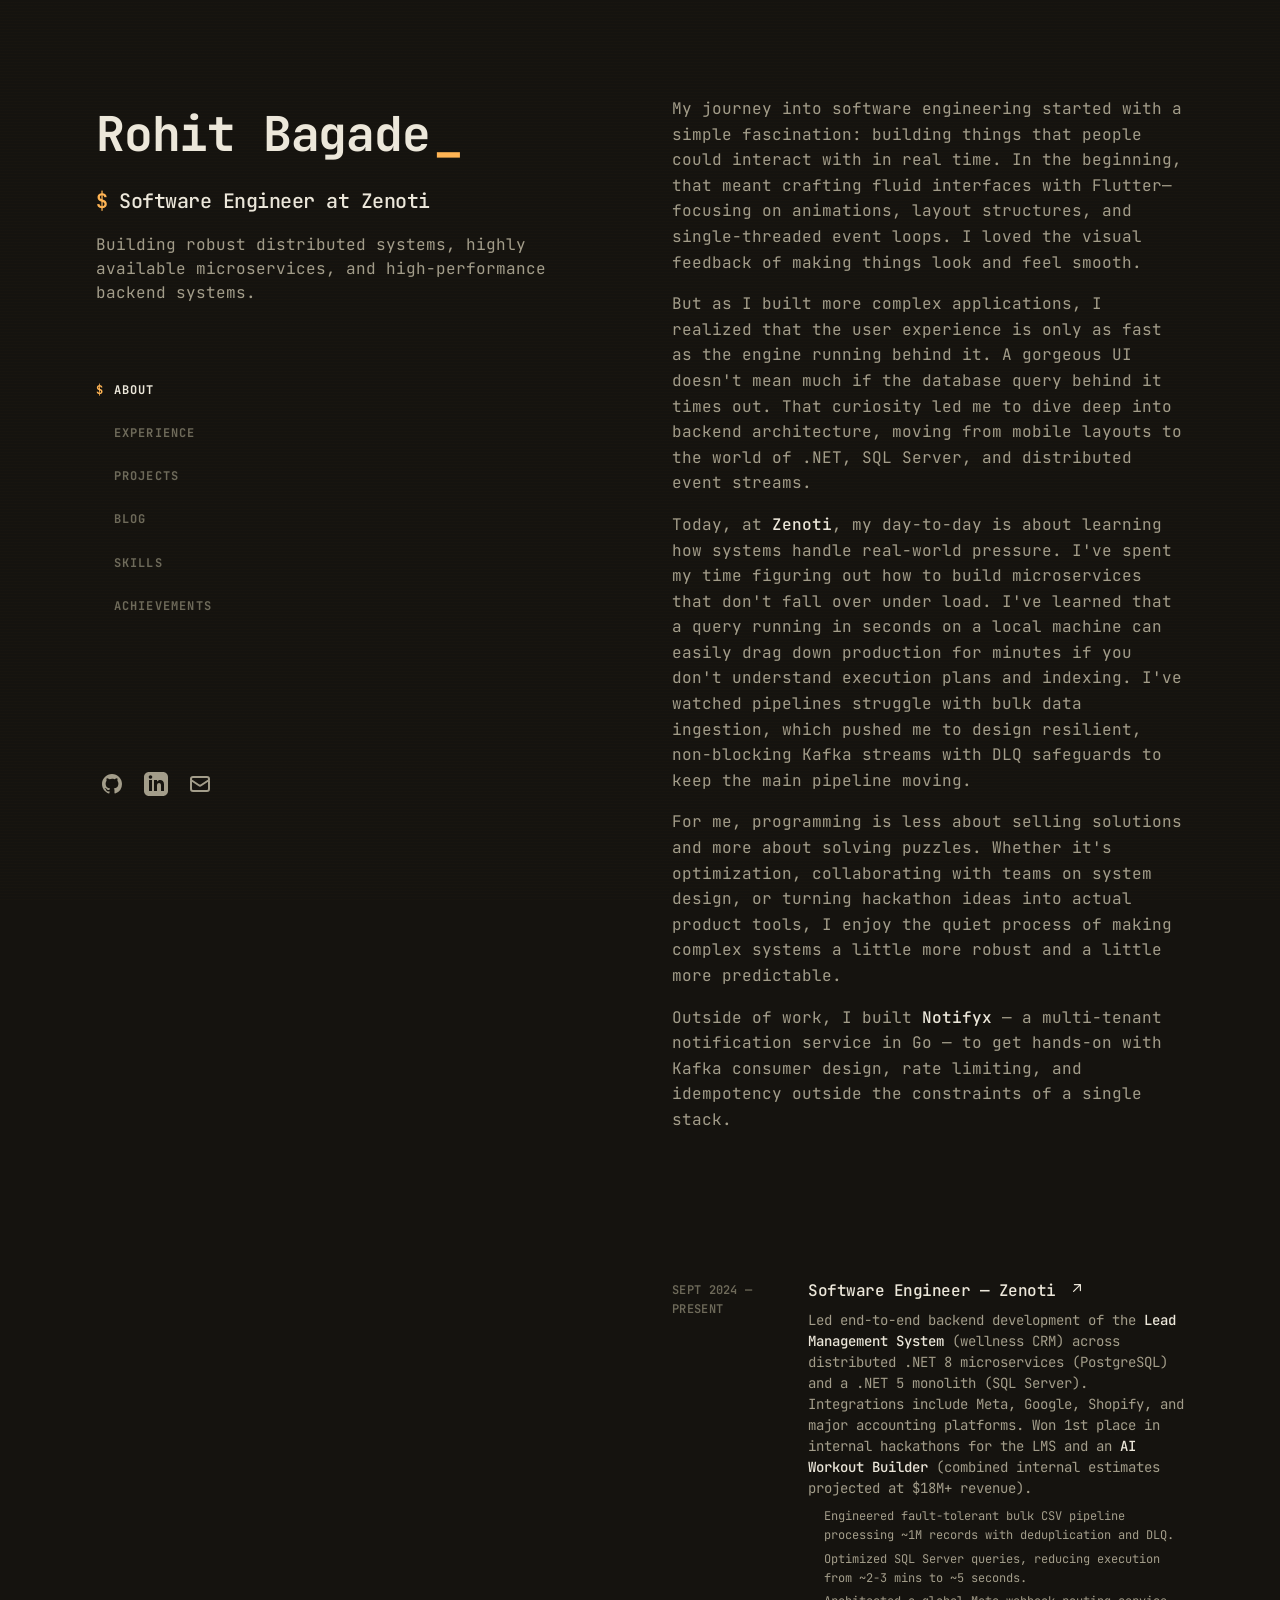
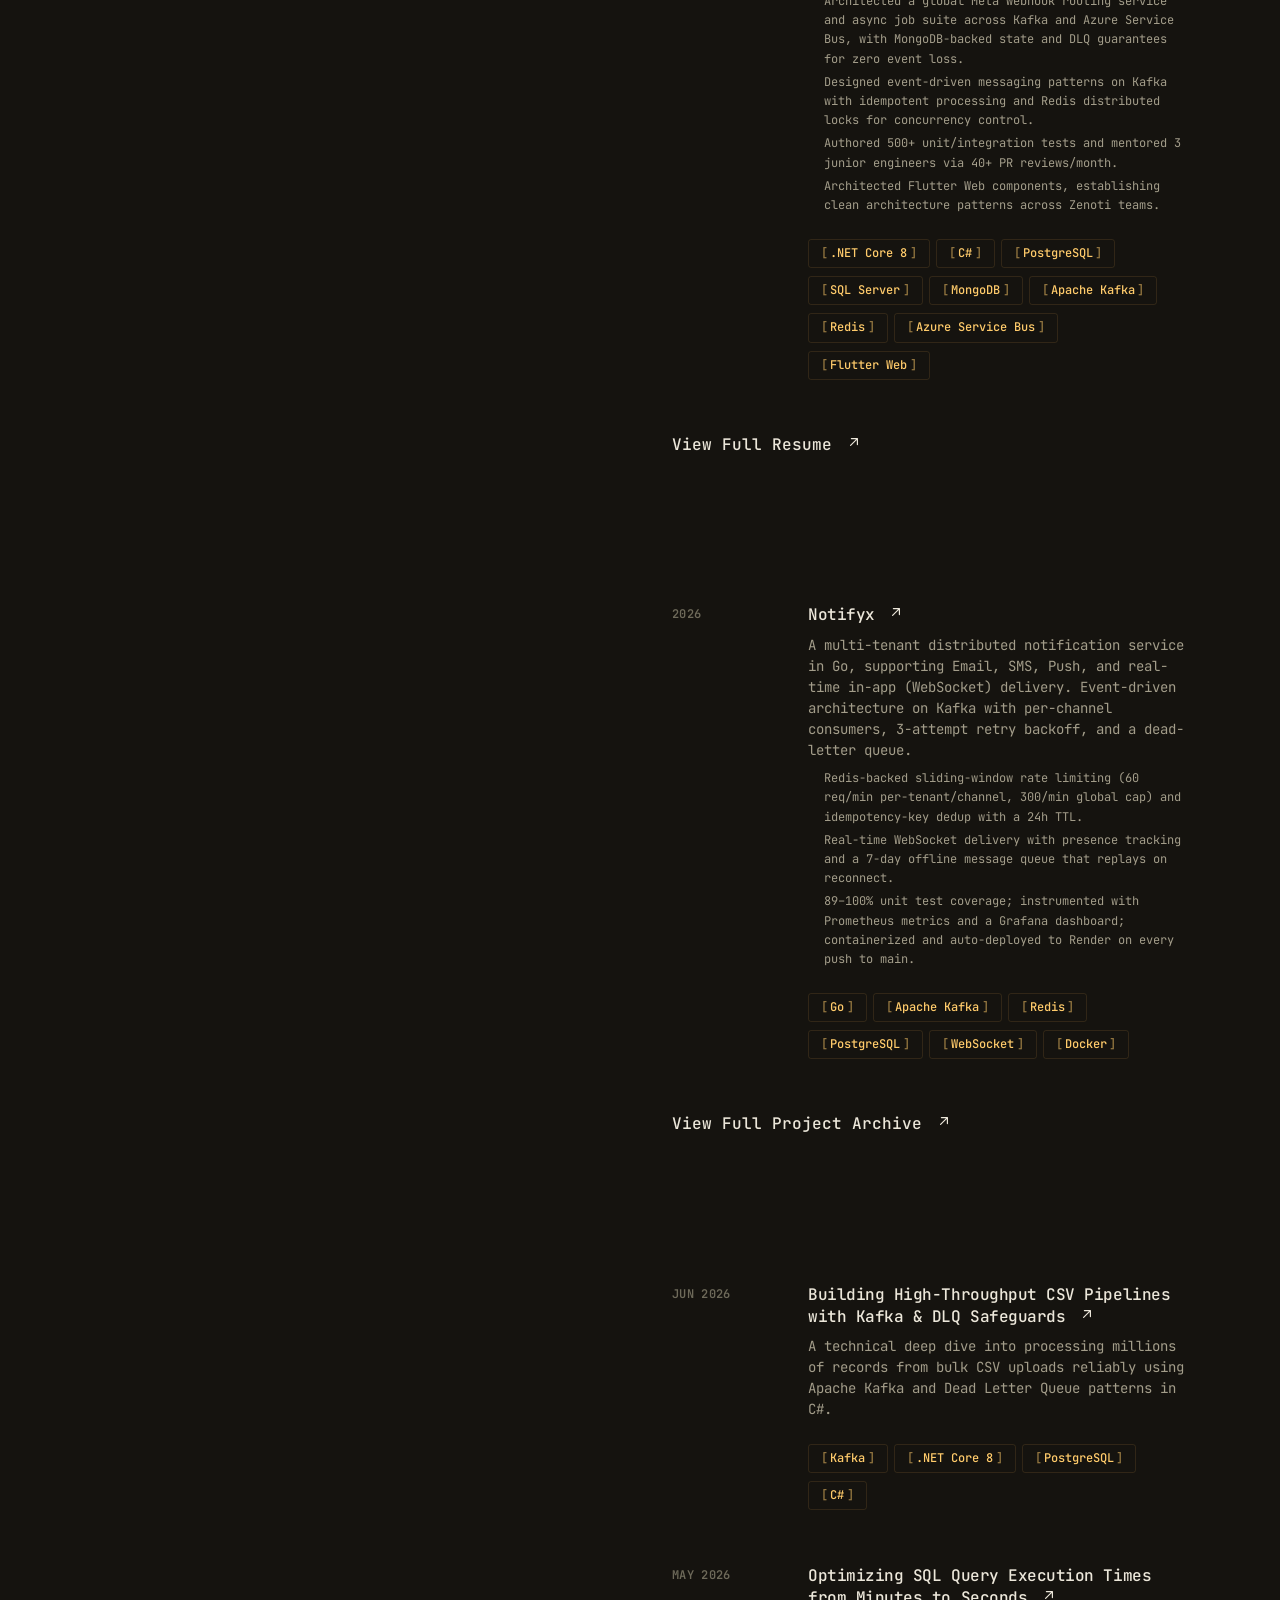
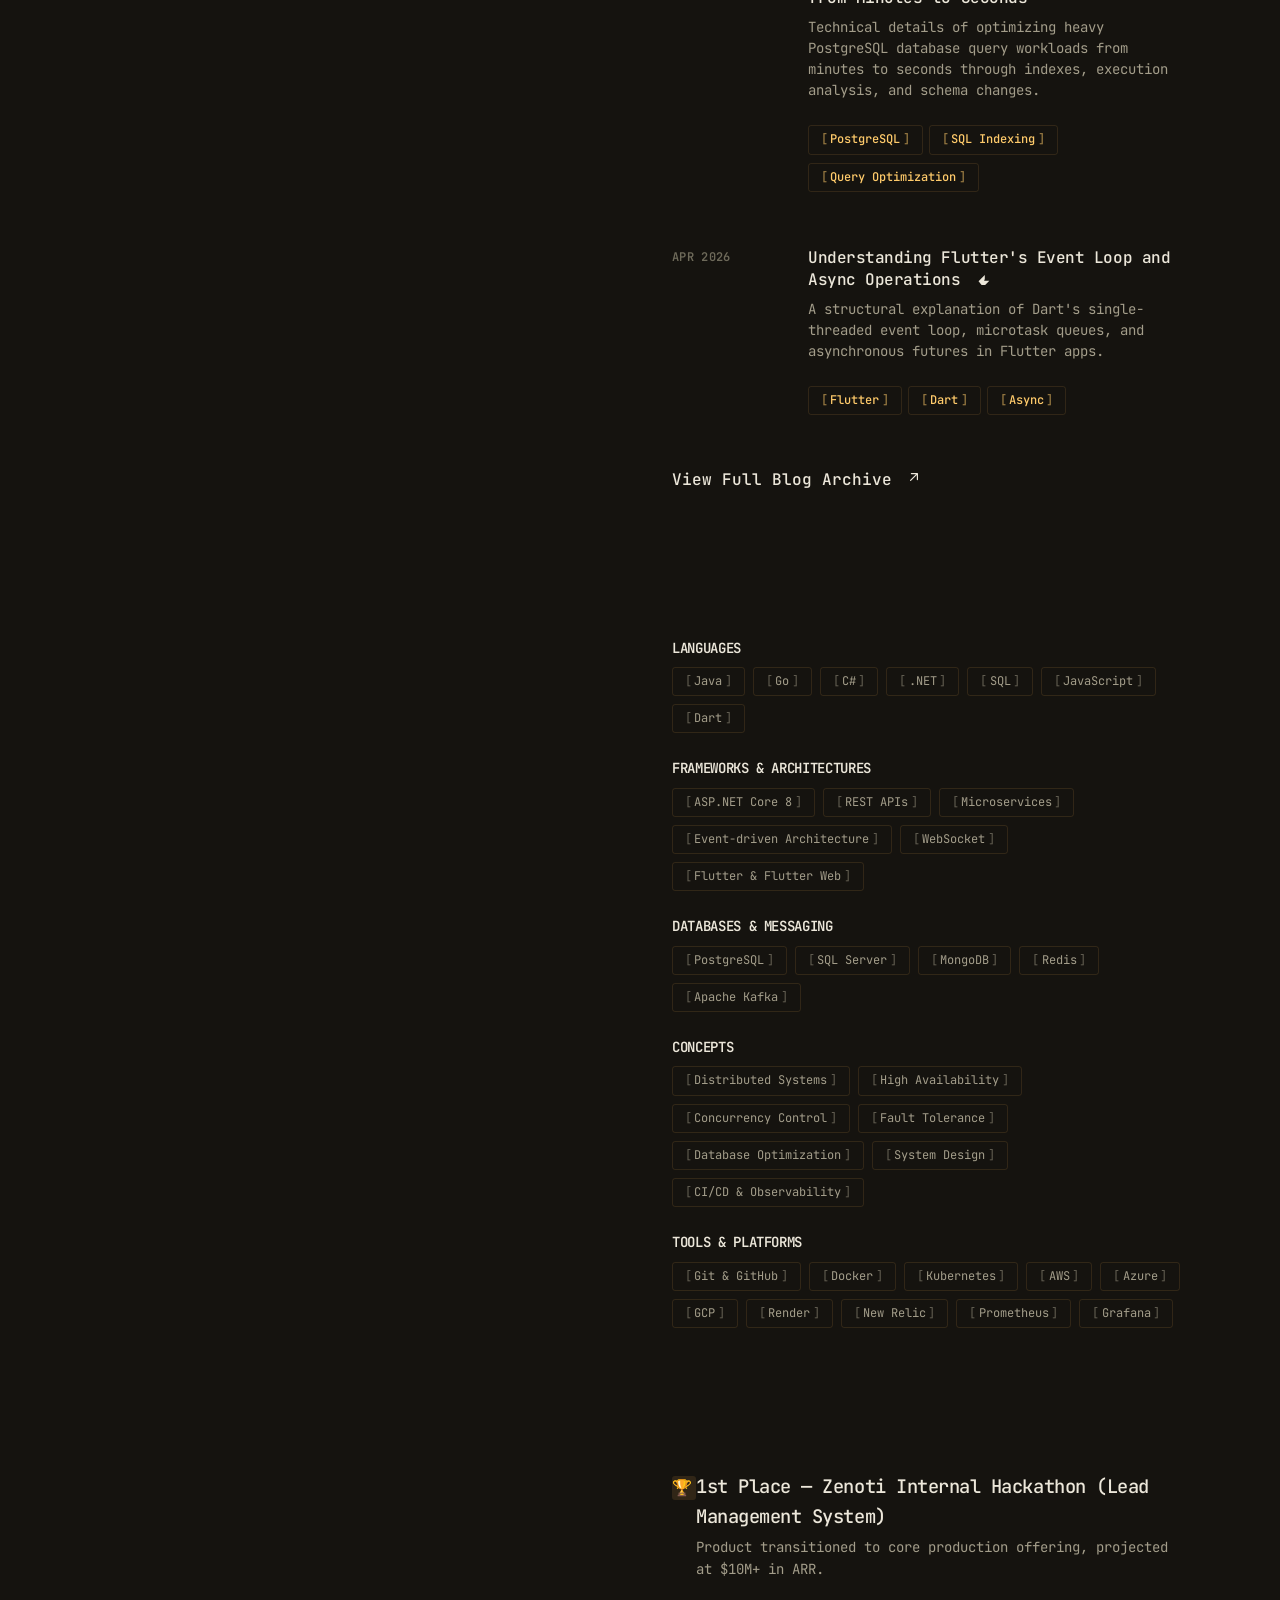
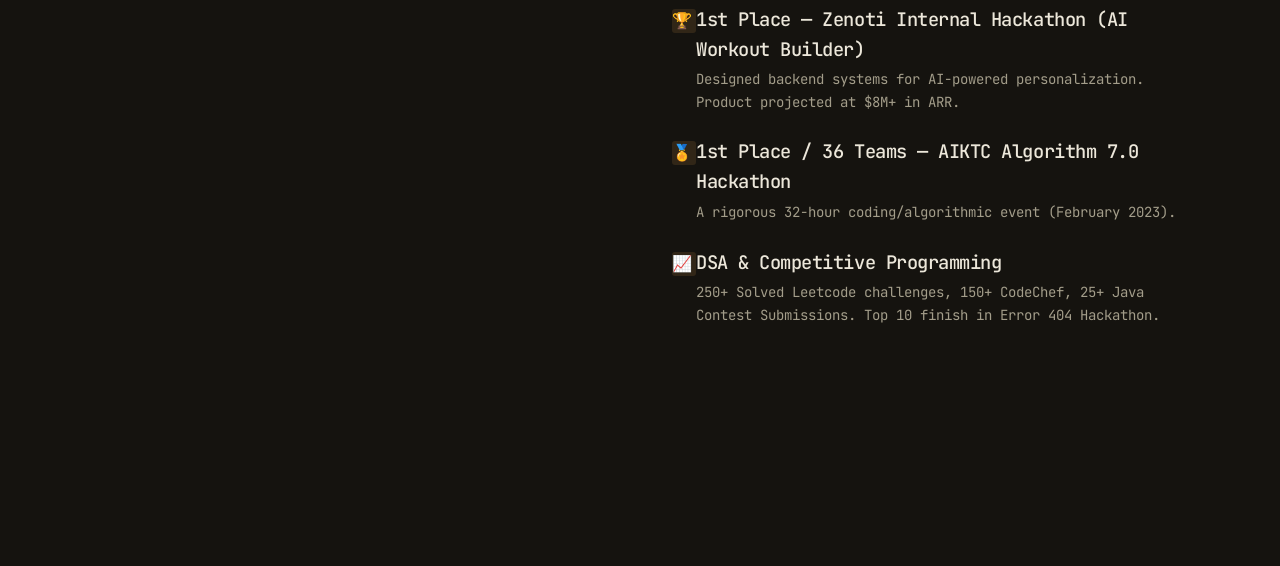
==== index.html @ ff9503b0 "Use Apps Script redirect for resume download Always downloads the latest file from the Drive folder " ====
<!DOCTYPE html>
<html lang="en" class="scroll-smooth">
<head>
  <meta charset="UTF-8">
  <meta name="viewport" content="width=device-width, initial-scale=1.0">
  <title>Rohit Bagade | Software Engineer</title>
  <meta name="description" content="Portfolio of Rohit Bagade, a Software Engineer specializing in distributed systems, microservices, high-performance .NET/Java/Go backend architectures, and Flutter.">
  
  <!-- Open Graph / Facebook -->
  <meta property="og:type" content="website">
  <meta property="og:url" content="file:///Users/rohitbagade/Rohit/AEF/Career/Projects/Portfolio/index.html">
  <meta property="og:title" content="Rohit Bagade | Software Engineer">
  <meta property="og:description" content="Portfolio of Rohit Bagade, a Software Engineer specializing in distributed systems, microservices, high-performance .NET/Java/Go backend architectures, and Flutter.">
  <meta property="og:image" content="file:///Users/rohitbagade/.gemini/antigravity/brain/e822eb9d-3954-43d7-8532-df5fd481fc40/skillbridge_mockup_1781122751469.png">

  <!-- Twitter -->
  <meta property="twitter:card" content="summary_large_image">
  <meta property="twitter:title" content="Rohit Bagade | Software Engineer">
  <meta property="twitter:description" content="Portfolio of Rohit Bagade, a Software Engineer specializing in distributed systems, microservices, high-performance .NET/Java/Go backend architectures, and Flutter.">
  <meta property="twitter:image" content="file:///Users/rohitbagade/.gemini/antigravity/brain/e822eb9d-3954-43d7-8532-df5fd481fc40/skillbridge_mockup_1781122751469.png">

  <link rel="preconnect" href="https://fonts.googleapis.com">
  <link rel="preconnect" href="https://fonts.gstatic.com" crossorigin>
  <link href="https://fonts.googleapis.com/css2?family=JetBrains+Mono:wght@400;500;700&display=swap" rel="stylesheet">
  <link rel="stylesheet" href="style.css">
</head>
<body class="bg-slate-900 text-slate-400 font-sans antialiased selection:bg-teal-300 selection:text-slate-900 relative min-h-screen">

  <div class="mx-auto min-h-screen max-w-screen-xl px-6 py-12 font-sans md:px-12 md:py-20 lg:px-24 lg:py-0">
    <div class="lg:grid-cols-2">

      <!-- Left Column: Fixed Info & Nav -->
      <header class="lg:sticky lg:top-0 lg:flex lg:max-h-screen lg:flex-col lg:justify-between lg:py-24">
        <div>
          <h1 class="text-4xl font-bold tracking-tight text-slate-200 sm:text-5xl">
            <a href="#">Rohit Bagade</a><span class="cursor" aria-hidden="true">_</span>
          </h1>
          <h2 class="mt-3 text-lg font-medium tracking-tight text-slate-200 sm:text-xl">
            <span class="prompt" aria-hidden="true">$ </span>Software Engineer at Zenoti
          </h2>
          <p class="mt-4 leading-normal">
            Building robust distributed systems, highly available microservices, and high-performance backend systems.
          </p>
          
          <!-- Navigation (Scroll Spy) -->
          <nav class="nav hidden lg:block" aria-label="In-page jump links">
            <ul class="mt-16 w-fit">
              <li>
                <a class="group flex items-center py-3 active" href="#about">
                  <span class="nav-text text-xs font-bold uppercase tracking-widest text-slate-500 transition-all group-hover:text-slate-200 group-focus:text-slate-200">About</span>
                </a>
              </li>
              <li>
                <a class="group flex items-center py-3" href="#experience">
                  <span class="nav-text text-xs font-bold uppercase tracking-widest text-slate-500 transition-all group-hover:text-slate-200 group-focus:text-slate-200">Experience</span>
                </a>
              </li>
              <li>
                <a class="group flex items-center py-3" href="#projects">
                  <span class="nav-text text-xs font-bold uppercase tracking-widest text-slate-500 transition-all group-hover:text-slate-200 group-focus:text-slate-200">Projects</span>
                </a>
              </li>
              <li>
                <a class="group flex items-center py-3" href="#blog">
                  <span class="nav-text text-xs font-bold uppercase tracking-widest text-slate-500 transition-all group-hover:text-slate-200 group-focus:text-slate-200">Blog</span>
                </a>
              </li>
              <li>
                <a class="group flex items-center py-3" href="#skills">
                  <span class="nav-text text-xs font-bold uppercase tracking-widest text-slate-500 transition-all group-hover:text-slate-200 group-focus:text-slate-200">Skills</span>
                </a>
              </li>
              <li>
                <a class="group flex items-center py-3" href="#achievements">
                  <span class="nav-text text-xs font-bold uppercase tracking-widest text-slate-500 transition-all group-hover:text-slate-200 group-focus:text-slate-200">Achievements</span>
                </a>
              </li>

            </ul>
          </nav>
        </div>
        
        <!-- Social Media / Contact Links -->
        <ul class="ml-1 mt-8 flex items-center gap-5" aria-label="Social media">
          <li>
            <a class="block text-slate-400 hover:text-slate-200" href="https://github.com/Roht5" target="_blank" rel="noreferrer noopener" aria-label="GitHub (opens in a new tab)">
              <svg class="h-6 w-6" viewBox="0 0 24 24" fill="currentColor" aria-hidden="true">
                <path d="M12 2C6.477 2 2 6.484 2 12.017c0 4.425 2.865 8.18 6.839 9.504.5.092.682-.217.682-.483 0-.237-.008-.868-.013-1.703-2.782.605-3.369-1.343-3.369-1.343-.454-1.158-1.11-1.466-1.11-1.466-.908-.62.069-.608.069-.608 1.003.07 1.53 1.032 1.53 1.032.892 1.53 2.341 1.088 2.91.832.092-.647.35-1.088.636-1.338-2.22-.253-4.555-1.113-4.555-4.951 0-1.093.39-1.988 1.029-2.688-.103-.253-.446-1.272.098-2.65 0 0 .84-.27 2.75 1.026A9.564 9.564 0 0112 6.844c.85.004 1.705.115 2.504.337 1.909-1.296 2.747-1.027 2.747-1.027.546 1.379.202 2.398.1 2.651.64.7 1.028 1.595 1.028 2.688 0 3.848-2.339 4.695-4.566 4.943.359.309.678.92.678 1.855 0 1.338-.012 2.419-.012 2.747 0 .268.18.58.688.482A10.019 10.019 0 0022 12.017C22 6.484 17.522 2 12 2z"></path>
              </svg>
            </a>
          </li>
          <li>
            <a class="block text-slate-400 hover:text-slate-200" href="https://linkedin.com/in/rohit-bagade-developer" target="_blank" rel="noreferrer noopener" aria-label="LinkedIn (opens in a new tab)">
              <svg class="h-6 w-6" viewBox="0 0 24 24" fill="currentColor" aria-hidden="true">
                <path d="M19 0h-14c-2.761 0-5 2.239-5 5v14c0 2.761 2.239 5 5 5h14c2.762 0 5-2.239 5-5v-14c0-2.761-2.238-5-5-5zm-11 19h-3v-11h3v11zm-1.5-12.268c-.966 0-1.75-.79-1.75-1.764s.784-1.764 1.75-1.764 1.75.79 1.75 1.764-.783 1.764-1.75 1.764zm13.5 12.268h-3v-5.604c0-3.368-4-3.113-4 0v5.604h-3v-11h3v1.765c1.396-2.586 7-2.777 7 2.476v6.759z"></path>
              </svg>
            </a>
          </li>

          <li>
            <a class="block text-slate-400 hover:text-slate-200" href="mailto:rohitbagadeofficial@gmail.com" aria-label="Email">
              <svg class="h-6 w-6" fill="none" viewBox="0 0 24 24" stroke="currentColor" stroke-width="2">
                <path stroke-linecap="round" stroke-linejoin="round" d="M3 8l7.89 5.26a2 2 0 002.22 0L21 8M5 19h14a2 2 0 002-2V7a2 2 0 00-2-2H5a2 2 0 00-2 2v10a2 2 0 002 2z" />
              </svg>
            </a>
          </li>
        </ul>
      </header>

      <!-- Right Column: Scrollable Content -->
      <main class="pt-24 lg:py-24">
        
        <!-- About Section -->
        <section id="about" class="mb-16 scroll-mt-16 md:mb-24 lg:mb-36 lg:scroll-mt-24" aria-label="About me">
          <div class="sticky top-0 z-20 -mx-6 mb-4 w-screen bg-slate-900/75 px-6 py-5 backdrop-blur md:-mx-12 md:px-12 lg:sr-only lg:relative lg:top-auto lg:mx-0 lg:w-auto lg:bg-transparent lg:p-0 lg:backdrop-blur-none">
            <h2 class="text-sm font-bold uppercase tracking-widest text-slate-200 lg:sr-only">About</h2>
          </div>
            <p class="mb-4">
              My journey into software engineering started with a simple fascination: building things that people could interact with in real time. In the beginning, that meant crafting fluid interfaces with Flutter—focusing on animations, layout structures, and single-threaded event loops. I loved the visual feedback of making things look and feel smooth.
            </p>
            <p class="mb-4">
              But as I built more complex applications, I realized that the user experience is only as fast as the engine running behind it. A gorgeous UI doesn't mean much if the database query behind it times out. That curiosity led me to dive deep into backend architecture, moving from mobile layouts to the world of .NET, SQL Server, and distributed event streams.
            </p>
            <p class="mb-4">
              Today, at <a href="https://www.zenoti.com/" class="font-medium text-slate-200 hover:text-teal-300 focus-visible:text-teal-300" target="_blank" rel="noreferrer noopener">Zenoti</a>, my day-to-day is about learning how systems handle real-world pressure. I've spent my time figuring out how to build microservices that don't fall over under load. I've learned that a query running in seconds on a local machine can easily drag down production for minutes if you don't understand execution plans and indexing. I've watched pipelines struggle with bulk data ingestion, which pushed me to design resilient, non-blocking Kafka streams with DLQ safeguards to keep the main pipeline moving.
            </p>
            <p class="mb-4">
              For me, programming is less about selling solutions and more about solving puzzles. Whether it's optimization, collaborating with teams on system design, or turning hackathon ideas into actual product tools, I enjoy the quiet process of making complex systems a little more robust and a little more predictable.
            </p>
            <p>
              Outside of work, I built <a href="https://github.com/Roht5/Notifyx" class="font-medium text-slate-200 hover:text-teal-300 focus-visible:text-teal-300" target="_blank" rel="noreferrer noopener">Notifyx</a> — a multi-tenant notification service in Go — to get hands-on with Kafka consumer design, rate limiting, and idempotency outside the constraints of a single stack.
            </p>
        </section>

        <!-- Experience Section -->
        <section id="experience" class="mb-16 scroll-mt-16 md:mb-24 lg:mb-36 lg:scroll-mt-24" aria-label="Work experience">
          <div class="sticky top-0 z-20 -mx-6 mb-4 w-screen bg-slate-900/75 px-6 py-5 backdrop-blur md:-mx-12 md:px-12 lg:sr-only lg:relative lg:top-auto lg:mx-0 lg:w-auto lg:bg-transparent lg:p-0 lg:backdrop-blur-none">
            <h2 class="text-sm font-bold uppercase tracking-widest text-slate-200 lg:sr-only">Experience</h2>
          </div>
          <div>
            <ol class="group/list">
              
              <!-- Zenoti -->
              <li class="mb-12">
                <div class="group relative grid pb-1 transition-all sm:grid-cols-8 sm:gap-8 md:gap-4 lg:hover:!opacity-100 lg:group-hover/list:opacity-50">
                  <div class="absolute -inset-x-4 -inset-y-4 z-0 hidden rounded-md transition motion-reduce:transition-none lg:-inset-x-6 lg:block lg:group-hover:bg-slate-800/50 lg:group-hover:shadow-[inset_0_1px_0_0_rgba(148,163,184,0.1)] lg:group-hover:drop-shadow-lg"></div>
                  <header class="z-10 mb-2 mt-1 text-xs font-semibold uppercase tracking-wide text-slate-500 sm:col-span-2" aria-label="Sept 2024 to Present">Sept 2024 — Present</header>
                  <div class="z-10 sm:col-span-6">
                    <h3 class="font-medium leading-snug text-slate-200">
                      <div>
                        <a class="inline-flex items-baseline font-medium leading-tight text-slate-200 hover:text-teal-300 focus-visible:text-teal-300 group/link text-base" href="https://zenoti.com" target="_blank" rel="noreferrer noopener" aria-label="Software Engineer at Zenoti">
                          <span class="absolute -inset-x-4 -inset-y-4 z-20 hidden rounded md:-inset-x-6 lg:block"></span>
                          <span>Software Engineer — Zenoti <svg class="inline-block h-4 w-4 shrink-0 transition-transform group-hover/link:-translate-y-1 group-hover/link:translate-x-1 group-focus-visible/link:-translate-y-1 group-focus-visible/link:translate-x-1 motion-reduce:transition-none ml-1" viewBox="0 0 20 20" fill="currentColor" aria-hidden="true"><path fill-rule="evenodd" d="M5.22 14.78a.75.75 0 001.06 0l7.22-7.22v5.69a.75.75 0 001.5 0v-7.5a.75.75 0 00-.75-.75h-7.5a.75.75 0 000 1.5h5.69l-7.22 7.22a.75.75 0 000 1.06z" clip-rule="evenodd"></path></svg></span>
                        </a>
                      </div>
                    </h3>
                    <p class="mt-2 text-sm leading-normal">
                      Led end-to-end backend development of the <a href="https://www.zenoti.com/ai-workforce/lead-manager" class="relative z-30 font-medium text-slate-200 hover:text-teal-300 focus-visible:text-teal-300" target="_blank" rel="noreferrer noopener">Lead Management System</a> (wellness CRM) across distributed .NET 8 microservices (PostgreSQL) and a .NET 5 monolith (SQL Server). Integrations include Meta, Google, Shopify, and major accounting platforms. Won 1st place in internal hackathons for the LMS and an <a href="https://www.zenoti.com/ai-workforce/ai-workout-builder" class="relative z-30 font-medium text-slate-200 hover:text-teal-300 focus-visible:text-teal-300" target="_blank" rel="noreferrer noopener">AI Workout Builder</a> (combined internal estimates projected at $18M+ revenue).
                    </p>
                    <ul class="mt-2 list-disc pl-4 text-xs space-y-1 text-slate-400">
                      <li>Engineered fault-tolerant bulk CSV pipeline processing ~1M records with deduplication and DLQ.</li>
                      <li>Optimized SQL Server queries, reducing execution from ~2-3 mins to ~5 seconds.</li>
                      <li>Architected a global Meta webhook routing service and async job suite across Kafka and Azure Service Bus, with MongoDB-backed state and DLQ guarantees for zero event loss.</li>
                      <li>Designed event-driven messaging patterns on Kafka with idempotent processing and Redis distributed locks for concurrency control.</li>
                      <li>Authored 500+ unit/integration tests and mentored 3 junior engineers via 40+ PR reviews/month.</li>
                      <li>Architected Flutter Web components, establishing clean architecture patterns across Zenoti teams.</li>
                    </ul>
                    <ul class="mt-4 flex flex-wrap" aria-label="Technologies used">
                      <li class="mr-1.5 mt-2"><div class="flex items-center rounded-full bg-teal-400/10 px-3 py-1 text-xs font-medium leading-5 text-teal-300">.NET Core 8</div></li>
                      <li class="mr-1.5 mt-2"><div class="flex items-center rounded-full bg-teal-400/10 px-3 py-1 text-xs font-medium leading-5 text-teal-300">C#</div></li>
                      <li class="mr-1.5 mt-2"><div class="flex items-center rounded-full bg-teal-400/10 px-3 py-1 text-xs font-medium leading-5 text-teal-300">PostgreSQL</div></li>
                      <li class="mr-1.5 mt-2"><div class="flex items-center rounded-full bg-teal-400/10 px-3 py-1 text-xs font-medium leading-5 text-teal-300">SQL Server</div></li>
                      <li class="mr-1.5 mt-2"><div class="flex items-center rounded-full bg-teal-400/10 px-3 py-1 text-xs font-medium leading-5 text-teal-300">MongoDB</div></li>
                      <li class="mr-1.5 mt-2"><div class="flex items-center rounded-full bg-teal-400/10 px-3 py-1 text-xs font-medium leading-5 text-teal-300">Apache Kafka</div></li>
                      <li class="mr-1.5 mt-2"><div class="flex items-center rounded-full bg-teal-400/10 px-3 py-1 text-xs font-medium leading-5 text-teal-300">Redis</div></li>
                      <li class="mr-1.5 mt-2"><div class="flex items-center rounded-full bg-teal-400/10 px-3 py-1 text-xs font-medium leading-5 text-teal-300">Azure Service Bus</div></li>
                      <li class="mr-1.5 mt-2"><div class="flex items-center rounded-full bg-teal-400/10 px-3 py-1 text-xs font-medium leading-5 text-teal-300">Flutter Web</div></li>
                    </ul>
                  </div>
                </div>
              </li>

            </ol>
            
            <div class="mt-12">
              <a class="inline-flex items-baseline font-medium leading-tight text-slate-200 hover:text-teal-300 focus-visible:text-teal-300 group/link text-base" href="https://script.google.com/macros/s/AKfycbz6_ZaxtEVORToRm7m6WpdVfcRUch-qHJPWiNiaPIsgO5pr0E9yZwn9h6GXRd_qBbU1qw/exec" target="_blank" rel="noreferrer noopener" aria-label="View Full Resume">
                <span>View Full Resume <svg class="inline-block h-4 w-4 shrink-0 transition-transform group-hover/link:-translate-y-1 group-hover/link:translate-x-1 group-focus-visible/link:-translate-y-1 group-focus-visible/link:translate-x-1 motion-reduce:transition-none ml-1" viewBox="0 0 20 20" fill="currentColor" aria-hidden="true"><path fill-rule="evenodd" d="M5.22 14.78a.75.75 0 001.06 0l7.22-7.22v5.69a.75.75 0 001.5 0v-7.5a.75.75 0 00-.75-.75h-7.5a.75.75 0 000 1.5h5.69l-7.22 7.22a.75.75 0 000 1.06z" clip-rule="evenodd"></path></svg></span>
              </a>
            </div>
          </div>
        </section>

        <!-- Projects Section -->
        <section id="projects" class="mb-16 scroll-mt-16 md:mb-24 lg:mb-36 lg:scroll-mt-24" aria-label="Selected projects">
          <div class="sticky top-0 z-20 -mx-6 mb-4 w-screen bg-slate-900/75 px-6 py-5 backdrop-blur md:-mx-12 md:px-12 lg:sr-only lg:relative lg:top-auto lg:mx-0 lg:w-auto lg:bg-transparent lg:p-0 lg:backdrop-blur-none">
            <h2 class="text-sm font-bold uppercase tracking-widest text-slate-200 lg:sr-only">Projects</h2>
          </div>
          <div>
            <ul class="group/list">
              
              <!-- Notifyx -->
              <li class="mb-12">
                <div class="group relative grid pb-1 transition-all sm:grid-cols-8 sm:gap-8 md:gap-4 lg:hover:!opacity-100 lg:group-hover/list:opacity-50">
                  <div class="absolute -inset-x-4 -inset-y-4 z-0 hidden rounded-md transition motion-reduce:transition-none lg:-inset-x-6 lg:block lg:group-hover:bg-slate-800/50 lg:group-hover:shadow-[inset_0_1px_0_0_rgba(148,163,184,0.1)] lg:group-hover:drop-shadow-lg"></div>
                  <header class="z-10 mb-2 mt-1 text-xs font-semibold uppercase tracking-wide text-slate-500 sm:col-span-2" aria-label="2026">2026</header>
                  <div class="z-10 sm:col-span-6">
                    <h3 class="font-medium leading-snug text-slate-200">
                      <div>
                        <a class="inline-flex items-baseline font-medium leading-tight text-slate-200 hover:text-teal-300 focus-visible:text-teal-300 group/link text-base" href="https://github.com/Roht5/Notifyx" target="_blank" rel="noreferrer noopener" aria-label="Notifyx">
                          <span class="absolute -inset-x-4 -inset-y-4 z-20 hidden rounded md:-inset-x-6 lg:block"></span>
                          <span>Notifyx <svg class="inline-block h-4 w-4 shrink-0 transition-transform group-hover/link:-translate-y-1 group-hover/link:translate-x-1 group-focus-visible/link:-translate-y-1 group-focus-visible/link:translate-x-1 motion-reduce:transition-none ml-1" viewBox="0 0 20 20" fill="currentColor" aria-hidden="true"><path fill-rule="evenodd" d="M5.22 14.78a.75.75 0 001.06 0l7.22-7.22v5.69a.75.75 0 001.5 0v-7.5a.75.75 0 00-.75-.75h-7.5a.75.75 0 000 1.5h5.69l-7.22 7.22a.75.75 0 000 1.06z" clip-rule="evenodd"></path></svg></span>
                        </a>
                      </div>
                    </h3>
                    <p class="mt-2 text-sm leading-normal">
                      A multi-tenant distributed notification service in Go, supporting Email, SMS, Push, and real-time in-app (WebSocket) delivery. Event-driven architecture on Kafka with per-channel consumers, 3-attempt retry backoff, and a dead-letter queue.
                    </p>
                    <ul class="mt-2 list-disc pl-4 text-xs space-y-1 text-slate-400">
                      <li>Redis-backed sliding-window rate limiting (60 req/min per-tenant/channel, 300/min global cap) and idempotency-key dedup with a 24h TTL.</li>
                      <li>Real-time WebSocket delivery with presence tracking and a 7-day offline message queue that replays on reconnect.</li>
                      <li>89–100% unit test coverage; instrumented with Prometheus metrics and a Grafana dashboard; containerized and auto-deployed to Render on every push to main.</li>
                    </ul>
                    <ul class="mt-4 flex flex-wrap" aria-label="Technologies used">
                      <li class="mr-1.5 mt-2"><div class="flex items-center rounded-full bg-teal-400/10 px-3 py-1 text-xs font-medium leading-5 text-teal-300">Go</div></li>
                      <li class="mr-1.5 mt-2"><div class="flex items-center rounded-full bg-teal-400/10 px-3 py-1 text-xs font-medium leading-5 text-teal-300">Apache Kafka</div></li>
                      <li class="mr-1.5 mt-2"><div class="flex items-center rounded-full bg-teal-400/10 px-3 py-1 text-xs font-medium leading-5 text-teal-300">Redis</div></li>
                      <li class="mr-1.5 mt-2"><div class="flex items-center rounded-full bg-teal-400/10 px-3 py-1 text-xs font-medium leading-5 text-teal-300">PostgreSQL</div></li>
                      <li class="mr-1.5 mt-2"><div class="flex items-center rounded-full bg-teal-400/10 px-3 py-1 text-xs font-medium leading-5 text-teal-300">WebSocket</div></li>
                      <li class="mr-1.5 mt-2"><div class="flex items-center rounded-full bg-teal-400/10 px-3 py-1 text-xs font-medium leading-5 text-teal-300">Docker</div></li>
                    </ul>
                  </div>
                </div>
              </li>

            </ul>
            
            <div class="mt-12">
              <a class="inline-flex items-baseline font-medium leading-tight text-slate-200 hover:text-teal-300 focus-visible:text-teal-300 group/link text-base" href="archive.html" aria-label="View Full Project Archive">
                <span>View Full Project Archive <svg class="inline-block h-4 w-4 shrink-0 transition-transform group-hover/link:-translate-y-1 group-hover/link:translate-x-1 group-focus-visible/link:-translate-y-1 group-focus-visible/link:translate-x-1 motion-reduce:transition-none ml-1" viewBox="0 0 20 20" fill="currentColor" aria-hidden="true"><path fill-rule="evenodd" d="M5.22 14.78a.75.75 0 001.06 0l7.22-7.22v5.69a.75.75 0 001.5 0v-7.5a.75.75 0 00-.75-.75h-7.5a.75.75 0 000 1.5h5.69l-7.22 7.22a.75.75 0 000 1.06z" clip-rule="evenodd"></path></svg></span>
              </a>
            </div>
          </div>
        </section>

        <!-- Blog Section -->
        <section id="blog" class="mb-16 scroll-mt-16 md:mb-24 lg:mb-36 lg:scroll-mt-24" aria-label="Blog posts">
          <div class="sticky top-0 z-20 -mx-6 mb-4 w-screen bg-slate-900/75 px-6 py-5 backdrop-blur md:-mx-12 md:px-12 lg:sr-only lg:relative lg:top-auto lg:mx-0 lg:w-auto lg:bg-transparent lg:p-0 lg:backdrop-blur-none">
            <h2 class="text-sm font-bold uppercase tracking-widest text-slate-200 lg:sr-only">Blog</h2>
          </div>
          <div>
            <ul class="group/list">
              
              <!-- Post 1 -->
              <li class="mb-12">
                <div class="group relative grid pb-1 transition-all sm:grid-cols-8 sm:gap-8 md:gap-4 lg:hover:!opacity-100 lg:group-hover/list:opacity-50">
                  <div class="absolute -inset-x-4 -inset-y-4 z-0 hidden rounded-md transition motion-reduce:transition-none lg:-inset-x-6 lg:block lg:group-hover:bg-slate-800/50 lg:group-hover:shadow-[inset_0_1px_0_0_rgba(148,163,184,0.1)] lg:group-hover:drop-shadow-lg"></div>
                  <div class="z-10 sm:col-span-2 text-slate-500 font-semibold text-xs tracking-wide uppercase mt-1">Jun 2026</div>
                  <div class="z-10 sm:col-span-6">
                    <h3 class="font-medium leading-snug text-slate-200">
                      <div>
                        <a class="inline-flex items-baseline font-medium leading-tight text-slate-200 hover:text-teal-300 focus-visible:text-teal-300 group/link text-base" href="/blog/posts/csv-pipelines-kafka" aria-label="Building High-Throughput CSV Pipelines with Kafka & DLQ Safeguards">
                          <span class="absolute -inset-x-4 -inset-y-4 z-20 hidden rounded md:-inset-x-6 lg:block"></span>
                          <span>Building High-Throughput CSV Pipelines with Kafka & DLQ Safeguards <svg class="inline-block h-4 w-4 shrink-0 transition-transform group-hover/link:-translate-y-1 group-hover/link:translate-x-1 group-focus-visible/link:-translate-y-1 group-focus-visible/link:translate-x-1 motion-reduce:transition-none ml-1" viewBox="0 0 20 20" fill="currentColor" aria-hidden="true"><path fill-rule="evenodd" d="M5.22 14.78a.75.75 0 001.06 0l7.22-7.22v5.69a.75.75 0 001.5 0v-7.5a.75.75 0 00-.75-.75h-7.5a.75.75 0 000 1.5h5.69l-7.22 7.22a.75.75 0 000 1.06z" clip-rule="evenodd"></path></svg></span>
                        </a>
                      </div>
                    </h3>
                    <p class="mt-2 text-sm leading-normal">
                      A technical deep dive into processing millions of records from bulk CSV uploads reliably using Apache Kafka and Dead Letter Queue patterns in C#.
                    </p>
                    <ul class="mt-4 flex flex-wrap" aria-label="Technologies used">
                      <li class="mr-1.5 mt-2"><div class="flex items-center rounded-full bg-teal-400/10 px-3 py-1 text-xs font-medium leading-5 text-teal-300">Kafka</div></li>
                      <li class="mr-1.5 mt-2"><div class="flex items-center rounded-full bg-teal-400/10 px-3 py-1 text-xs font-medium leading-5 text-teal-300">.NET Core 8</div></li>
                      <li class="mr-1.5 mt-2"><div class="flex items-center rounded-full bg-teal-400/10 px-3 py-1 text-xs font-medium leading-5 text-teal-300">PostgreSQL</div></li>
                      <li class="mr-1.5 mt-2"><div class="flex items-center rounded-full bg-teal-400/10 px-3 py-1 text-xs font-medium leading-5 text-teal-300">C#</div></li>
                    </ul>
                  </div>
                </div>
              </li>
              
              <!-- Post 2 -->
              <li class="mb-12">
                <div class="group relative grid pb-1 transition-all sm:grid-cols-8 sm:gap-8 md:gap-4 lg:hover:!opacity-100 lg:group-hover/list:opacity-50">
                  <div class="absolute -inset-x-4 -inset-y-4 z-0 hidden rounded-md transition motion-reduce:transition-none lg:-inset-x-6 lg:block lg:group-hover:bg-slate-800/50 lg:group-hover:shadow-[inset_0_1px_0_0_rgba(148,163,184,0.1)] lg:group-hover:drop-shadow-lg"></div>
                  <div class="z-10 sm:col-span-2 text-slate-500 font-semibold text-xs tracking-wide uppercase mt-1">May 2026</div>
                  <div class="z-10 sm:col-span-6">
                    <h3 class="font-medium leading-snug text-slate-200">
                      <div>
                        <a class="inline-flex items-baseline font-medium leading-tight text-slate-200 hover:text-teal-300 focus-visible:text-teal-300 group/link text-base" href="/blog/posts/optimizing-sql-queries" aria-label="Optimizing SQL Query Execution Times from Minutes to Seconds">
                          <span class="absolute -inset-x-4 -inset-y-4 z-20 hidden rounded md:-inset-x-6 lg:block"></span>
                          <span>Optimizing SQL Query Execution Times from Minutes to Seconds <svg class="inline-block h-4 w-4 shrink-0 transition-transform group-hover/link:-translate-y-1 group-hover/link:translate-x-1 group-focus-visible/link:-translate-y-1 group-focus-visible/link:translate-x-1 motion-reduce:transition-none ml-1" viewBox="0 0 20 20" fill="currentColor" aria-hidden="true"><path fill-rule="evenodd" d="M5.22 14.78a.75.75 0 001.06 0l7.22-7.22v5.69a.75.75 0 001.5 0v-7.5a.75.75 0 00-.75-.75h-7.5a.75.75 0 000 1.5h5.69l-7.22 7.22a.75.75 0 000 1.06z" clip-rule="evenodd"></path></svg></span>
                        </a>
                      </div>
                    </h3>
                    <p class="mt-2 text-sm leading-normal">
                      Technical details of optimizing heavy PostgreSQL database query workloads from minutes to seconds through indexes, execution analysis, and schema changes.
                    </p>
                    <ul class="mt-4 flex flex-wrap" aria-label="Technologies used">
                      <li class="mr-1.5 mt-2"><div class="flex items-center rounded-full bg-teal-400/10 px-3 py-1 text-xs font-medium leading-5 text-teal-300">PostgreSQL</div></li>
                      <li class="mr-1.5 mt-2"><div class="flex items-center rounded-full bg-teal-400/10 px-3 py-1 text-xs font-medium leading-5 text-teal-300">SQL Indexing</div></li>
                      <li class="mr-1.5 mt-2"><div class="flex items-center rounded-full bg-teal-400/10 px-3 py-1 text-xs font-medium leading-5 text-teal-300">Query Optimization</div></li>
                    </ul>
                  </div>
                </div>
              </li>
              
              <!-- Post 3 -->
              <li class="mb-12">
                <div class="group relative grid pb-1 transition-all sm:grid-cols-8 sm:gap-8 md:gap-4 lg:hover:!opacity-100 lg:group-hover/list:opacity-50">
                  <div class="absolute -inset-x-4 -inset-y-4 z-0 hidden rounded-md transition motion-reduce:transition-none lg:-inset-x-6 lg:block lg:group-hover:bg-slate-800/50 lg:group-hover:shadow-[inset_0_1px_0_0_rgba(148,163,184,0.1)] lg:group-hover:drop-shadow-lg"></div>
                  <div class="z-10 sm:col-span-2 text-slate-500 font-semibold text-xs tracking-wide uppercase mt-1">Apr 2026</div>
                  <div class="z-10 sm:col-span-6">
                    <h3 class="font-medium leading-snug text-slate-200">
                      <div>
                        <a class="inline-flex items-baseline font-medium leading-tight text-slate-200 hover:text-teal-300 focus-visible:text-teal-300 group/link text-base" href="/blog/posts/flutter-event-loops" aria-label="Understanding Flutter's Event Loop and Async Operations">
                          <span class="absolute -inset-x-4 -inset-y-4 z-20 hidden rounded md:-inset-x-6 lg:block"></span>
                          <span>Understanding Flutter's Event Loop and Async Operations <svg class="inline-block h-4 w-4 shrink-0 transition-transform group-hover/link:-translate-y-1 group-hover/link:translate-x-1 group-focus-visible/link:-translate-y-1 group-focus-visible/link:translate-x-1 motion-reduce:transition-none ml-1" viewBox="0 0 20 20" fill="currentColor" aria-hidden="true"><path fill-rule="evenodd" d="M5.22 14.78a.75.75 0 001.06 0l7.22-7.22v5.69a.75.75 0 000 1.5h5.69l-7.22 7.22a.75.75 0 000 1.06z" clip-rule="evenodd"></path></svg></span>
                        </a>
                      </div>
                    </h3>
                    <p class="mt-2 text-sm leading-normal">
                      A structural explanation of Dart's single-threaded event loop, microtask queues, and asynchronous futures in Flutter apps.
                    </p>
                    <ul class="mt-4 flex flex-wrap" aria-label="Technologies used">
                      <li class="mr-1.5 mt-2"><div class="flex items-center rounded-full bg-teal-400/10 px-3 py-1 text-xs font-medium leading-5 text-teal-300">Flutter</div></li>
                      <li class="mr-1.5 mt-2"><div class="flex items-center rounded-full bg-teal-400/10 px-3 py-1 text-xs font-medium leading-5 text-teal-300">Dart</div></li>
                      <li class="mr-1.5 mt-2"><div class="flex items-center rounded-full bg-teal-400/10 px-3 py-1 text-xs font-medium leading-5 text-teal-300">Async</div></li>
                    </ul>
                  </div>
                </div>
              </li>
            </ul>
            
            <div class="mt-12">
              <a class="inline-flex items-baseline font-medium leading-tight text-slate-200 hover:text-teal-300 focus-visible:text-teal-300 group/link text-base" href="/blog" target="_blank" rel="noreferrer noopener" aria-label="View Full Blog Archive">
                <span>View Full Blog Archive <svg class="inline-block h-4 w-4 shrink-0 transition-transform group-hover/link:-translate-y-1 group-hover/link:translate-x-1 group-focus-visible/link:-translate-y-1 group-focus-visible/link:translate-x-1 motion-reduce:transition-none ml-1" viewBox="0 0 20 20" fill="currentColor" aria-hidden="true"><path fill-rule="evenodd" d="M5.22 14.78a.75.75 0 001.06 0l7.22-7.22v5.69a.75.75 0 001.5 0v-7.5a.75.75 0 00-.75-.75h-7.5a.75.75 0 000 1.5h5.69l-7.22 7.22a.75.75 0 000 1.06z" clip-rule="evenodd"></path></svg></span>
              </a>
            </div>
          </div>
        </section>

        <!-- Skills Section -->
        <section id="skills" class="mb-16 scroll-mt-16 md:mb-24 lg:mb-36 lg:scroll-mt-24" aria-label="Technical skills">
          <div class="sticky top-0 z-20 -mx-6 mb-4 w-screen bg-slate-900/75 px-6 py-5 backdrop-blur md:-mx-12 md:px-12 lg:sr-only lg:relative lg:top-auto lg:mx-0 lg:w-auto lg:bg-transparent lg:p-0 lg:backdrop-blur-none">
            <h2 class="text-sm font-bold uppercase tracking-widest text-slate-200 lg:sr-only">Skills</h2>
          </div>
          <div>
            <div class="space-y-6">
              <div>
                <h3 class="text-slate-300 text-sm font-semibold mb-2 uppercase tracking-wider">Languages</h3>
                <div class="flex flex-wrap gap-2">
                  <span class="rounded bg-slate-800 px-3 py-1 text-xs text-slate-300">Java</span>
                  <span class="rounded bg-slate-800 px-3 py-1 text-xs text-slate-300">Go</span>
                  <span class="rounded bg-slate-800 px-3 py-1 text-xs text-slate-300">C#</span>
                  <span class="rounded bg-slate-800 px-3 py-1 text-xs text-slate-300">.NET</span>
                  <span class="rounded bg-slate-800 px-3 py-1 text-xs text-slate-300">SQL</span>
                  <span class="rounded bg-slate-800 px-3 py-1 text-xs text-slate-300">JavaScript</span>
                  <span class="rounded bg-slate-800 px-3 py-1 text-xs text-slate-300">Dart</span>
                </div>
              </div>

              <div>
                <h3 class="text-slate-300 text-sm font-semibold mb-2 uppercase tracking-wider">Frameworks & Architectures</h3>
                <div class="flex flex-wrap gap-2">
                  <span class="rounded bg-slate-800 px-3 py-1 text-xs text-slate-300">ASP.NET Core 8</span>
                  <span class="rounded bg-slate-800 px-3 py-1 text-xs text-slate-300">REST APIs</span>
                  <span class="rounded bg-slate-800 px-3 py-1 text-xs text-slate-300">Microservices</span>
                  <span class="rounded bg-slate-800 px-3 py-1 text-xs text-slate-300">Event-driven Architecture</span>
                  <span class="rounded bg-slate-800 px-3 py-1 text-xs text-slate-300">WebSocket</span>
                  <span class="rounded bg-slate-800 px-3 py-1 text-xs text-slate-300">Flutter & Flutter Web</span>
                </div>
              </div>

              <div>
                <h3 class="text-slate-300 text-sm font-semibold mb-2 uppercase tracking-wider">Databases & Messaging</h3>
                <div class="flex flex-wrap gap-2">
                  <span class="rounded bg-slate-800 px-3 py-1 text-xs text-slate-300">PostgreSQL</span>
                  <span class="rounded bg-slate-800 px-3 py-1 text-xs text-slate-300">SQL Server</span>
                  <span class="rounded bg-slate-800 px-3 py-1 text-xs text-slate-300">MongoDB</span>
                  <span class="rounded bg-slate-800 px-3 py-1 text-xs text-slate-300">Redis</span>
                  <span class="rounded bg-slate-800 px-3 py-1 text-xs text-slate-300">Apache Kafka</span>
                </div>
              </div>

              <div>
                <h3 class="text-slate-300 text-sm font-semibold mb-2 uppercase tracking-wider">Concepts</h3>
                <div class="flex flex-wrap gap-2">
                  <span class="rounded bg-slate-800 px-3 py-1 text-xs text-slate-300">Distributed Systems</span>
                  <span class="rounded bg-slate-800 px-3 py-1 text-xs text-slate-300">High Availability</span>
                  <span class="rounded bg-slate-800 px-3 py-1 text-xs text-slate-300">Concurrency Control</span>
                  <span class="rounded bg-slate-800 px-3 py-1 text-xs text-slate-300">Fault Tolerance</span>
                  <span class="rounded bg-slate-800 px-3 py-1 text-xs text-slate-300">Database Optimization</span>
                  <span class="rounded bg-slate-800 px-3 py-1 text-xs text-slate-300">System Design</span>
                  <span class="rounded bg-slate-800 px-3 py-1 text-xs text-slate-300">CI/CD & Observability</span>
                </div>
              </div>

              <div>
                <h3 class="text-slate-300 text-sm font-semibold mb-2 uppercase tracking-wider">Tools & Platforms</h3>
                <div class="flex flex-wrap gap-2">
                  <span class="rounded bg-slate-800 px-3 py-1 text-xs text-slate-300">Git & GitHub</span>
                  <span class="rounded bg-slate-800 px-3 py-1 text-xs text-slate-300">Docker</span>
                  <span class="rounded bg-slate-800 px-3 py-1 text-xs text-slate-300">Kubernetes</span>
                  <span class="rounded bg-slate-800 px-3 py-1 text-xs text-slate-300">AWS</span>
                  <span class="rounded bg-slate-800 px-3 py-1 text-xs text-slate-300">Azure</span>
                  <span class="rounded bg-slate-800 px-3 py-1 text-xs text-slate-300">GCP</span>
                  <span class="rounded bg-slate-800 px-3 py-1 text-xs text-slate-300">Render</span>
                  <span class="rounded bg-slate-800 px-3 py-1 text-xs text-slate-300">New Relic</span>
                  <span class="rounded bg-slate-800 px-3 py-1 text-xs text-slate-300">Prometheus</span>
                  <span class="rounded bg-slate-800 px-3 py-1 text-xs text-slate-300">Grafana</span>
                </div>
              </div>
            </div>
          </div>
        </section>

        <!-- Achievements Section -->
        <section id="achievements" class="mb-16 scroll-mt-16 md:mb-24 lg:mb-36 lg:scroll-mt-24" aria-label="Achievements and recognitions">
          <div class="sticky top-0 z-20 -mx-6 mb-4 w-screen bg-slate-900/75 px-6 py-5 backdrop-blur md:-mx-12 md:px-12 lg:sr-only lg:relative lg:top-auto lg:mx-0 lg:w-auto lg:bg-transparent lg:p-0 lg:backdrop-blur-none">
            <h2 class="text-sm font-bold uppercase tracking-widest text-slate-200 lg:sr-only">Achievements</h2>
          </div>
          <div>
            <ul class="space-y-6">
              <li class="relative flex gap-4">
                <div class="flex-none pt-1">
                  <span class="flex h-6 w-6 items-center justify-center rounded-full bg-teal-400/10 text-teal-300">🏆</span>
                </div>
                <div>
                  <h3 class="font-medium text-slate-200">1st Place — Zenoti Internal Hackathon (Lead Management System)</h3>
                  <p class="text-sm mt-1">Product transitioned to core production offering, projected at $10M+ in ARR.</p>
                </div>
              </li>
              
              <li class="relative flex gap-4">
                <div class="flex-none pt-1">
                  <span class="flex h-6 w-6 items-center justify-center rounded-full bg-teal-400/10 text-teal-300">🏆</span>
                </div>
                <div>
                  <h3 class="font-medium text-slate-200">1st Place — Zenoti Internal Hackathon (AI Workout Builder)</h3>
                  <p class="text-sm mt-1">Designed backend systems for AI-powered personalization. Product projected at $8M+ in ARR.</p>
                </div>
              </li>

              <li class="relative flex gap-4">
                <div class="flex-none pt-1">
                  <span class="flex h-6 w-6 items-center justify-center rounded-full bg-teal-400/10 text-teal-300">🏅</span>
                </div>
                <div>
                  <h3 class="font-medium text-slate-200">1st Place / 36 Teams — AIKTC Algorithm 7.0 Hackathon</h3>
                  <p class="text-sm mt-1">A rigorous 32-hour coding/algorithmic event (February 2023).</p>
                </div>
              </li>

              <li class="relative flex gap-4">
                <div class="flex-none pt-1">
                  <span class="flex h-6 w-6 items-center justify-center rounded-full bg-teal-400/10 text-teal-300">📈</span>
                </div>
                <div>
                  <h3 class="font-medium text-slate-200">DSA & Competitive Programming</h3>
                  <p class="text-sm mt-1">250+ Solved Leetcode challenges, 150+ CodeChef, 25+ Java Contest Submissions. Top 10 finish in Error 404 Hackathon.</p>
                </div>
              </li>
            </ul>
          </div>
        </section>

      </main>

    </div>
  </div>

  <script src="script.js"></script>
</body>
</html>
---- style.css ----
/* Terminal-inspired CSS reset and layout system for Rohit Bagade's portfolio */

:root {
  --color-bg: #15130f;         /* warm near-black */
  --color-surface: #211e17;   /* warm dark surface for tags/cards */
  --color-card-hover: rgba(255, 180, 84, 0.05);
  --color-border-hover: rgba(255, 180, 84, 0.18);
  --color-text-primary: #ece7da;  /* warm off-white */
  --color-text-secondary: #a39d8a; /* warm gray */
  --color-text-muted: #6e6a5a;     /* dim warm gray */
  --color-accent: #ffb454;      /* terminal amber */
  --color-accent-dim: rgba(255, 180, 84, 0.12); /* amber/12 */
  --color-accent-bright: #ffcb6b; /* bright amber */

  --font-mono: 'JetBrains Mono', 'Fira Code', ui-monospace, SFMono-Regular, Menlo, Consolas, monospace;
  --font-sans: var(--font-mono);
}

* {
  box-sizing: border-box;
  margin: 0;
  padding: 0;
}

html {
  scroll-behavior: smooth;
}

body {
  background-color: var(--color-bg);
  color: var(--color-text-secondary);
  font-family: var(--font-sans);
  line-height: 1.6;
  -webkit-font-smoothing: antialiased;
  -moz-osx-font-smoothing: grayscale;
}

/* Selection Highlight */
::selection {
  background-color: var(--color-accent-bright);
  color: var(--color-bg);
}

/* Custom Scrollbar */
::-webkit-scrollbar {
  width: 8px;
}
::-webkit-scrollbar-track {
  background: var(--color-bg);
}
::-webkit-scrollbar-thumb {
  background: var(--color-surface);
  border-radius: 4px;
}
::-webkit-scrollbar-thumb:hover {
  background: var(--color-border-hover);
}

/* Typography */
h1, h2, h3, h4 {
  color: var(--color-text-primary);
  font-weight: 700;
  letter-spacing: -0.025em;
}

a {
  color: inherit;
  text-decoration: none;
  transition: color 0.2s ease;
}
a:hover,
a:focus-visible {
  color: var(--color-accent-bright);
}

li {
  list-style: none;
}

/* Static CRT-style scanline texture (replaces mouse-tracking spotlight) */
body::before {
  content: '';
  position: fixed;
  inset: 0;
  z-index: 0;
  pointer-events: none;
  background-image: repeating-linear-gradient(
    0deg,
    rgba(255, 180, 84, 0.025) 0px,
    rgba(255, 180, 84, 0.025) 1px,
    transparent 1px,
    transparent 3px
  );
  opacity: 0.6;
}

/* Blinking terminal cursor */
.cursor {
  display: inline-block;
  margin-left: 0.1em;
  color: var(--color-accent);
  font-weight: 700;
  animation: blink 1.1s steps(1) infinite;
}
@keyframes blink {
  0%, 50% { opacity: 1; }
  50.01%, 100% { opacity: 0; }
}

/* Shell prompt prefix */
.prompt {
  color: var(--color-accent);
  font-weight: 600;
}

/* Layout Container */
.mx-auto {
  margin-left: auto;
  margin-right: auto;
}
.min-h-screen {
  min-height: 100vh;
}
.max-w-screen-xl {
  max-width: 100%;
}
.px-6 {
  padding-left: 1.5rem;
  padding-right: 1.5rem;
}
.py-12 {
  padding-top: 3rem;
  padding-bottom: 3rem;
}

/* Spacing and alignments */
.w-fit { width: fit-content; }
.flex { display: flex; }
.inline-flex { display: inline-flex; }
.flex-col { flex-direction: column; }
.items-center { align-items: center; }
.items-baseline { align-items: baseline; }
.justify-between { justify-content: space-between; }
.flex-wrap { flex-wrap: wrap; }
.flex-none { flex: none; }
.grid { display: grid; }
.relative { position: relative; }
.absolute { position: absolute; }
.z-0 { z-index: 0; }
.z-10 { z-index: 10; }
.z-20 { z-index: 20; }
.hidden { display: none; }

.pt-1 { padding-top: 0.25rem; }
.pt-24 { padding-top: 6rem; }
.pb-1 { padding-bottom: 0.25rem; }
.pb-16 { padding-bottom: 4rem; }
.py-3 { padding-top: 0.75rem; padding-bottom: 0.75rem; }

.mt-1 { margin-top: 0.25rem; }
.mt-2 { margin-top: 0.5rem; }
.mt-3 { margin-top: 0.75rem; }
.mt-4 { margin-top: 1rem; }
.mt-8 { margin-top: 2rem; }
.mt-12 { margin-top: 3rem; }
.mt-16 { margin-top: 4rem; }
.ml-1 { margin-left: 0.25rem; }
.mr-1\.5 { margin-right: 0.375rem; }
.mr-4 { margin-right: 1rem; }

.mb-2 { margin-bottom: 0.5rem; }
.mb-4 { margin-bottom: 1rem; }
.mb-12 { margin-bottom: 3rem; }
.mb-16 { margin-bottom: 4rem; }

.gap-5 { gap: 1.25rem; }
.gap-2 { gap: 0.5rem; }
.space-y-6 > * + * { margin-top: 1.5rem; }
.space-y-1 > * + * { margin-top: 0.25rem; }

/* Font size and styling utilities */
.text-4xl { font-size: 2.25rem; }
.text-lg { font-size: 1.125rem; }
.text-sm { font-size: 0.875rem; }
.text-xs { font-size: 0.75rem; }
.text-base { font-size: 1rem; }
.font-bold { font-weight: 700; }
.font-medium { font-weight: 500; }
.font-semibold { font-weight: 600; }
.tracking-tight { letter-spacing: -0.025em; }
.tracking-wide { letter-spacing: 0.025em; }
.tracking-widest { letter-spacing: 0.1em; }
.uppercase { text-transform: uppercase; }
.leading-normal { line-height: 1.5; }
.leading-snug { line-height: 1.375; }

.text-slate-200 { color: var(--color-text-primary); }
.text-slate-400 { color: var(--color-text-secondary); }
.text-slate-500 { color: var(--color-text-muted); }
.text-teal-300 { color: var(--color-accent-bright); }
.bg-teal-400\/10 { background-color: var(--color-accent-dim); }

/* Sticky Mobile Headers */
@media (max-width: 1023px) {
  .sticky {
    position: sticky;
    top: 0;
    z-index: 20;
    width: 100%;
    margin-left: -1.5rem;
    margin-right: -1.5rem;
    padding-left: 1.5rem;
    padding-right: 1.5rem;
    padding-top: 1.25rem;
    padding-bottom: 1.25rem;
    background-color: rgba(21, 19, 15, 0.85);
    backdrop-filter: blur(8px);
    -webkit-backdrop-filter: blur(8px);
  }
}

/* Responsive utilities for Tablet / Desktop */
@media (min-width: 768px) {
  .md\:px-12 {
    padding-left: 3rem;
    padding-right: 3rem;
  }
  .md\:py-20 {
    padding-top: 5rem;
    padding-bottom: 5rem;
  }
  .md\:gap-4 {
    gap: 1rem;
  }
  .md\:mb-24 {
    margin-bottom: 6rem;
  }
  
  @media (max-width: 1023px) {
    .sticky {
      margin-left: -3rem;
      margin-right: -3rem;
      padding-left: 3rem;
      padding-right: 3rem;
    }
  }
}

@media (min-width: 640px) {
  .sm\:text-5xl { font-size: 3rem; }
  .sm\:text-xl { font-size: 1.25rem; }
  
  .sm\:grid-cols-8 {
    display: grid;
    grid-template-columns: repeat(8, minmax(0, 1fr));
  }
  .sm\:gap-8 {
    gap: 2rem;
  }
  .sm\:col-span-2 {
    grid-column: span 2 / span 2;
  }
  .sm\:col-span-6 {
    grid-column: span 6 / span 6;
  }
}

/* Navigation: terminal prompt prefix instead of growing line */
.nav-indicator {
  display: none; /* deprecated growing-line indicator, kept hidden for markup compatibility */
}

.nav-text {
  position: relative;
  display: inline-block;
  padding-left: 1.1rem;
  color: var(--color-text-muted);
  transition: all 0.15s ease-in-out;
}
.nav-text::before {
  content: '$';
  position: absolute;
  left: 0;
  top: 0;
  color: var(--color-accent);
  opacity: 0;
  transition: opacity 0.15s ease-in-out;
}

/* Nav Item States */
.nav a.active .nav-text {
  color: var(--color-text-primary);
}
.nav a.active .nav-text::before {
  opacity: 1;
}

.nav a:hover .nav-text,
.nav a:focus .nav-text {
  color: var(--color-text-primary);
}
.nav a:hover .nav-text::before,
.nav a:focus .nav-text::before {
  opacity: 1;
}

/* Experience Card Hover highlight: accent left-bar, no sibling dimming */
.group .absolute {
  position: absolute;
  inset: 0;
  display: none;
  z-index: 0;
  pointer-events: none;
  transition: all 0.15s ease-in-out;
}

@media (min-width: 1024px) {
  .group:hover .absolute {
    display: block;
    top: -1rem;
    bottom: -1rem;
    left: -1.5rem;
    right: -1.5rem;
    background-color: var(--color-card-hover);
    border-left: 2px solid var(--color-accent);
    border-radius: 0.125rem;
  }
}

/* External Link Icons transition & movement */
.group\/link:hover svg {
  transform: translate(0.25rem, -0.25rem);
}
.shrink-0 {
  flex-shrink: 0;
}
.transition-transform {
  transition: transform 0.15s cubic-bezier(0.4, 0, 0.2, 1);
}

/* Tech badge styling */
.px-3 { padding-left: 0.75rem; padding-right: 0.75rem; }
.py-1 { padding-top: 0.25rem; padding-bottom: 0.25rem; }
.rounded-full { border-radius: 3px; }

/* List bullets and nesting */
.list-disc { list-style-type: disc; }
.pl-4 { padding-left: 1rem; }

/* Skills pills style */
.rounded { border-radius: 3px; }
.bg-slate-800 { background-color: var(--color-surface); }

/* Bracket-style terminal tags: [Go] [Kafka] etc. Targets tech pills
   (rounded-full + bg-teal-400/10 + px-3/py-1 combo) and skill tags
   (rounded + bg-slate-800 + px-3/py-1 combo) without touching markup. */
div.rounded-full.bg-teal-400\/10.px-3.py-1,
span.rounded.bg-slate-800.px-3.py-1,
.tech-pill {
  background-color: transparent !important;
  border: 1px solid var(--color-accent-dim);
  font-family: var(--font-mono);
}
div.rounded-full.bg-teal-400\/10.px-3.py-1::before,
span.rounded.bg-slate-800.px-3.py-1::before,
.tech-pill::before {
  content: '[';
  opacity: 0.55;
  margin-right: 0.2em;
}
div.rounded-full.bg-teal-400\/10.px-3.py-1::after,
span.rounded.bg-slate-800.px-3.py-1::after,
.tech-pill::after {
  content: ']';
  opacity: 0.55;
  margin-left: 0.2em;
}
span.rounded.bg-slate-800.px-3.py-1 {
  color: var(--color-text-secondary);
}

/* Achievement items styles */
.h-6 { height: 1.5rem; }
.w-6 { width: 1.5rem; }
.h-4 { height: 1rem; }
.w-4 { width: 1rem; }
.h-3\.5 { height: 0.875rem; }
.w-3\.5 { width: 0.875rem; }
.inline-block { display: inline-block; }

/* Desktop display & grid overrides */
@media (min-width: 1024px) {
  .lg\:px-24 {
    padding-left: 6rem;
    padding-right: 6rem;
  }
  .lg\:py-0 {
    padding-top: 0;
    padding-bottom: 0;
  }
  
  /* Split layout grid */
  .lg\:grid-cols-2 {
    display: grid;
    grid-template-columns: 1fr 1fr;
    gap: 4rem;
  }
  
  .lg\:sticky {
    position: sticky;
  }
  .lg\:top-0 {
    top: 0;
  }
  .lg\:max-h-screen {
    max-height: 100vh;
  }
  .lg\:flex {
    display: flex;
  }
  .lg\:flex-col {
    flex-direction: column;
  }
  .lg\:justify-between {
    justify-content: space-between;
  }
  .lg\:py-24 {
    padding-top: 6rem;
    padding-bottom: 6rem;
  }
  .lg\:scroll-mt-24 {
    scroll-margin-top: 6rem;
  }
  
  /* Reset relative/absolute positions for grid elements */
  .lg\:relative { position: relative; }
  .lg\:top-auto { top: auto; }
  .lg\:mx-0 { margin-left: 0; margin-right: 0; }
  .lg\:w-auto { width: auto; }
  .lg\:bg-transparent { background-color: transparent; }
  .lg\:p-0 { padding: 0; }
  .lg\:backdrop-blur-none { backdrop-filter: none; -webkit-backdrop-filter: none; }
  .lg\:sr-only {
    position: absolute;
    width: 1px;
    height: 1px;
    padding: 0;
    margin: -1px;
    overflow: hidden;
    clip: rect(0, 0, 0, 0);
    white-space: nowrap;
    border-width: 0;
  }
  .lg\:mb-36 {
    margin-bottom: 9rem;
  }
  
  /* Let block overrides work correctly on desktop */
  .lg\:block {
    display: block;
  }
}
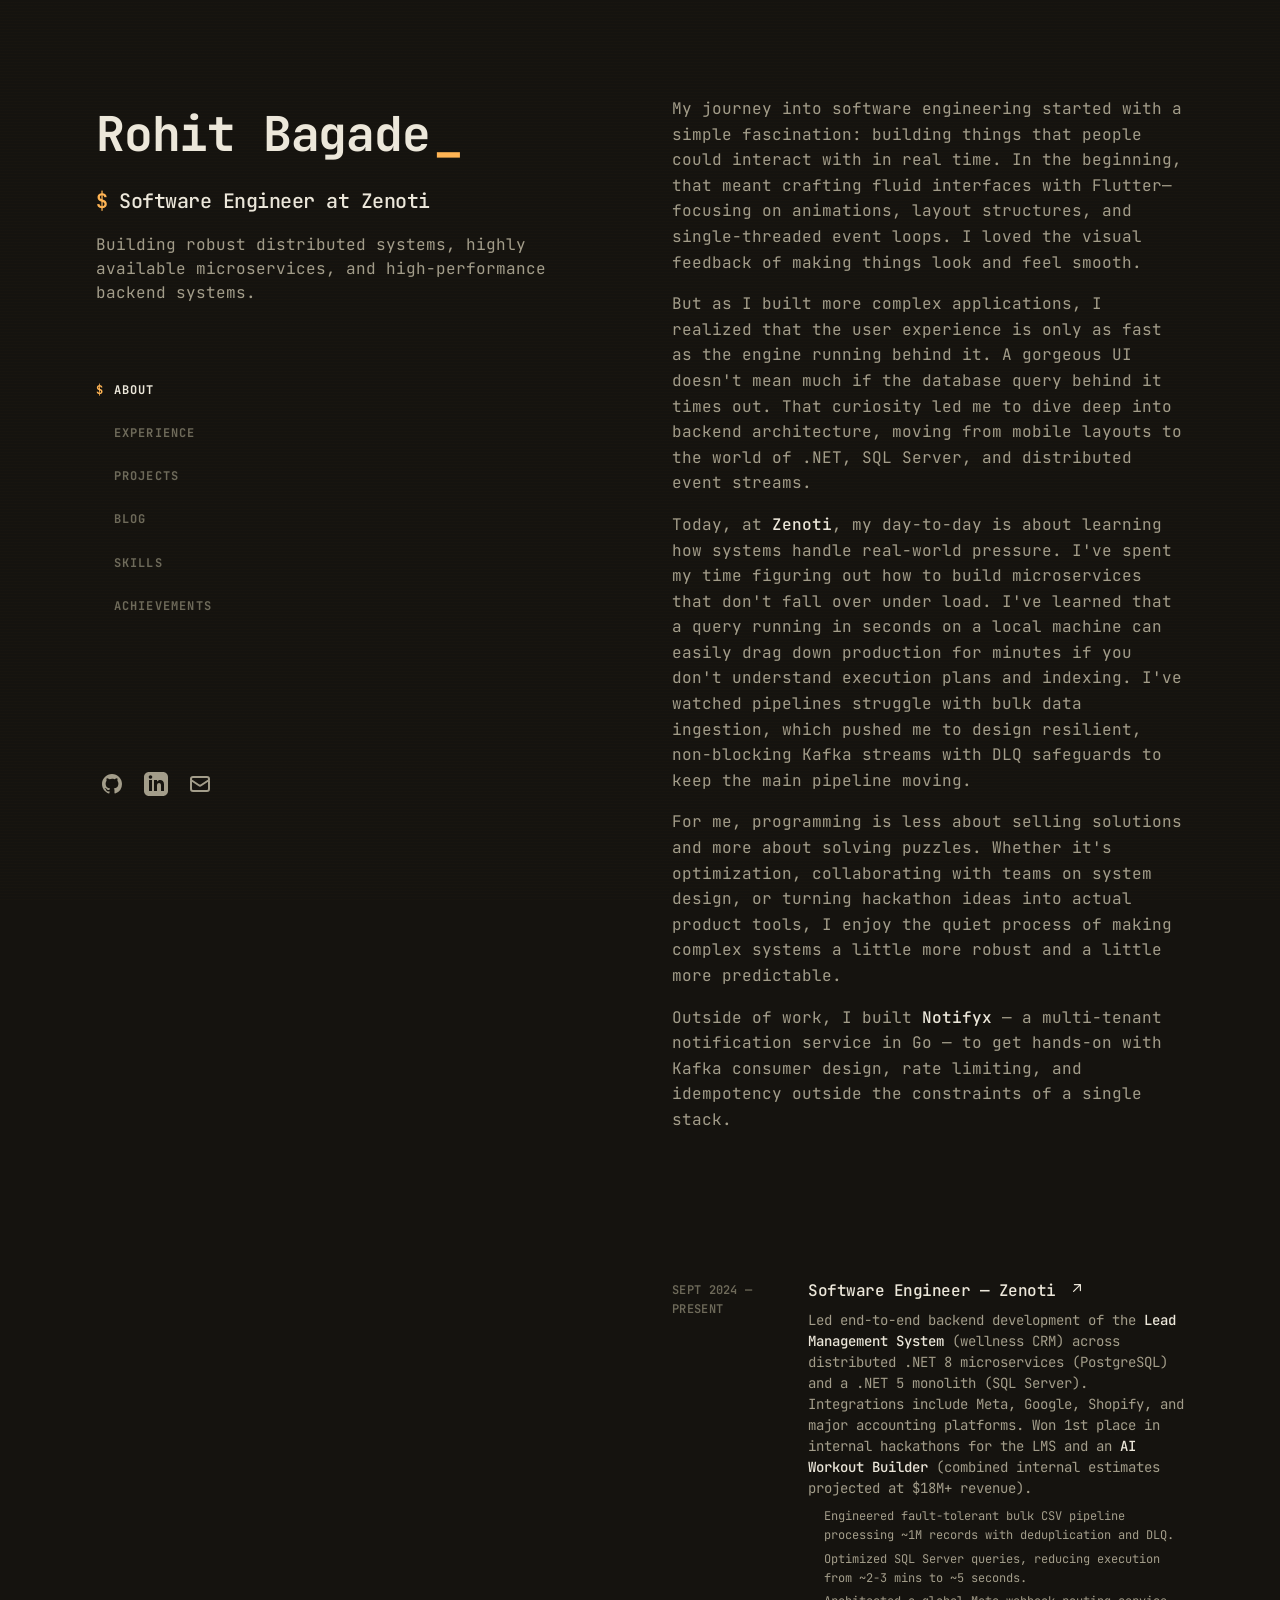
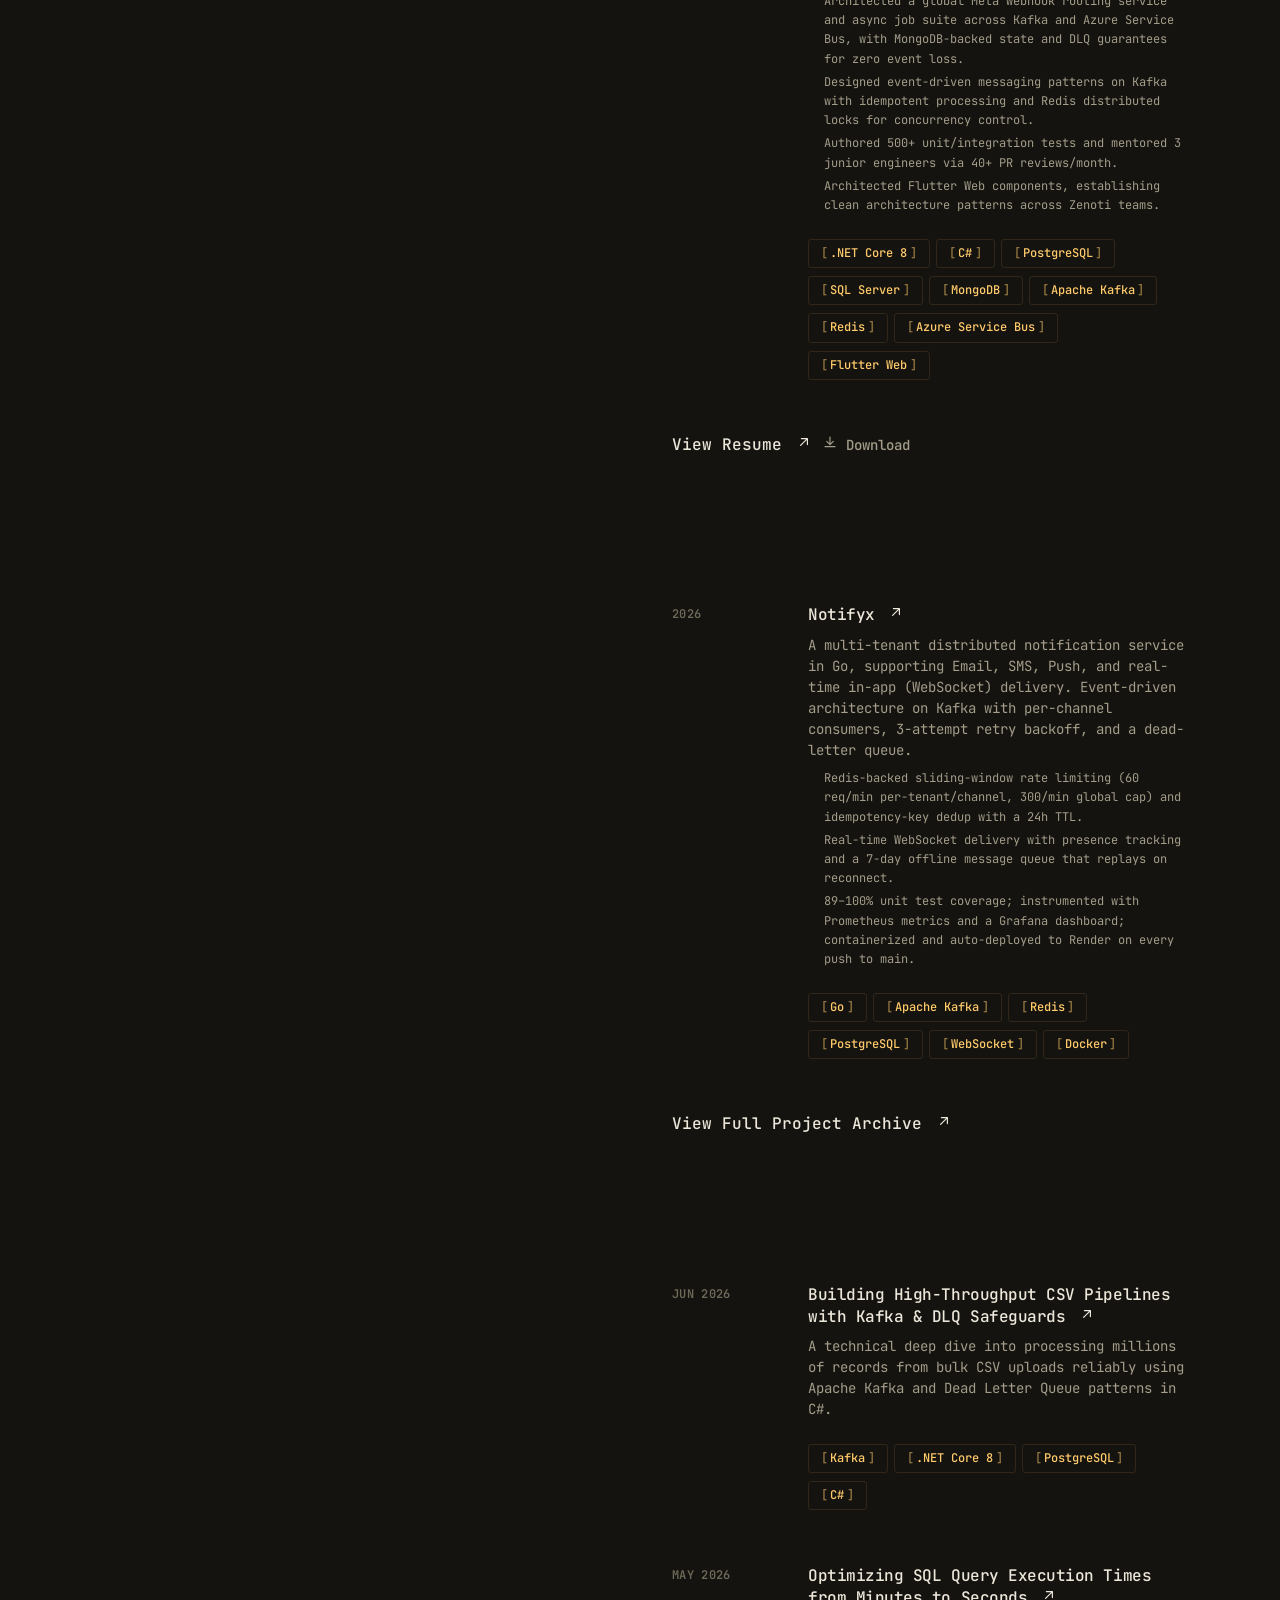
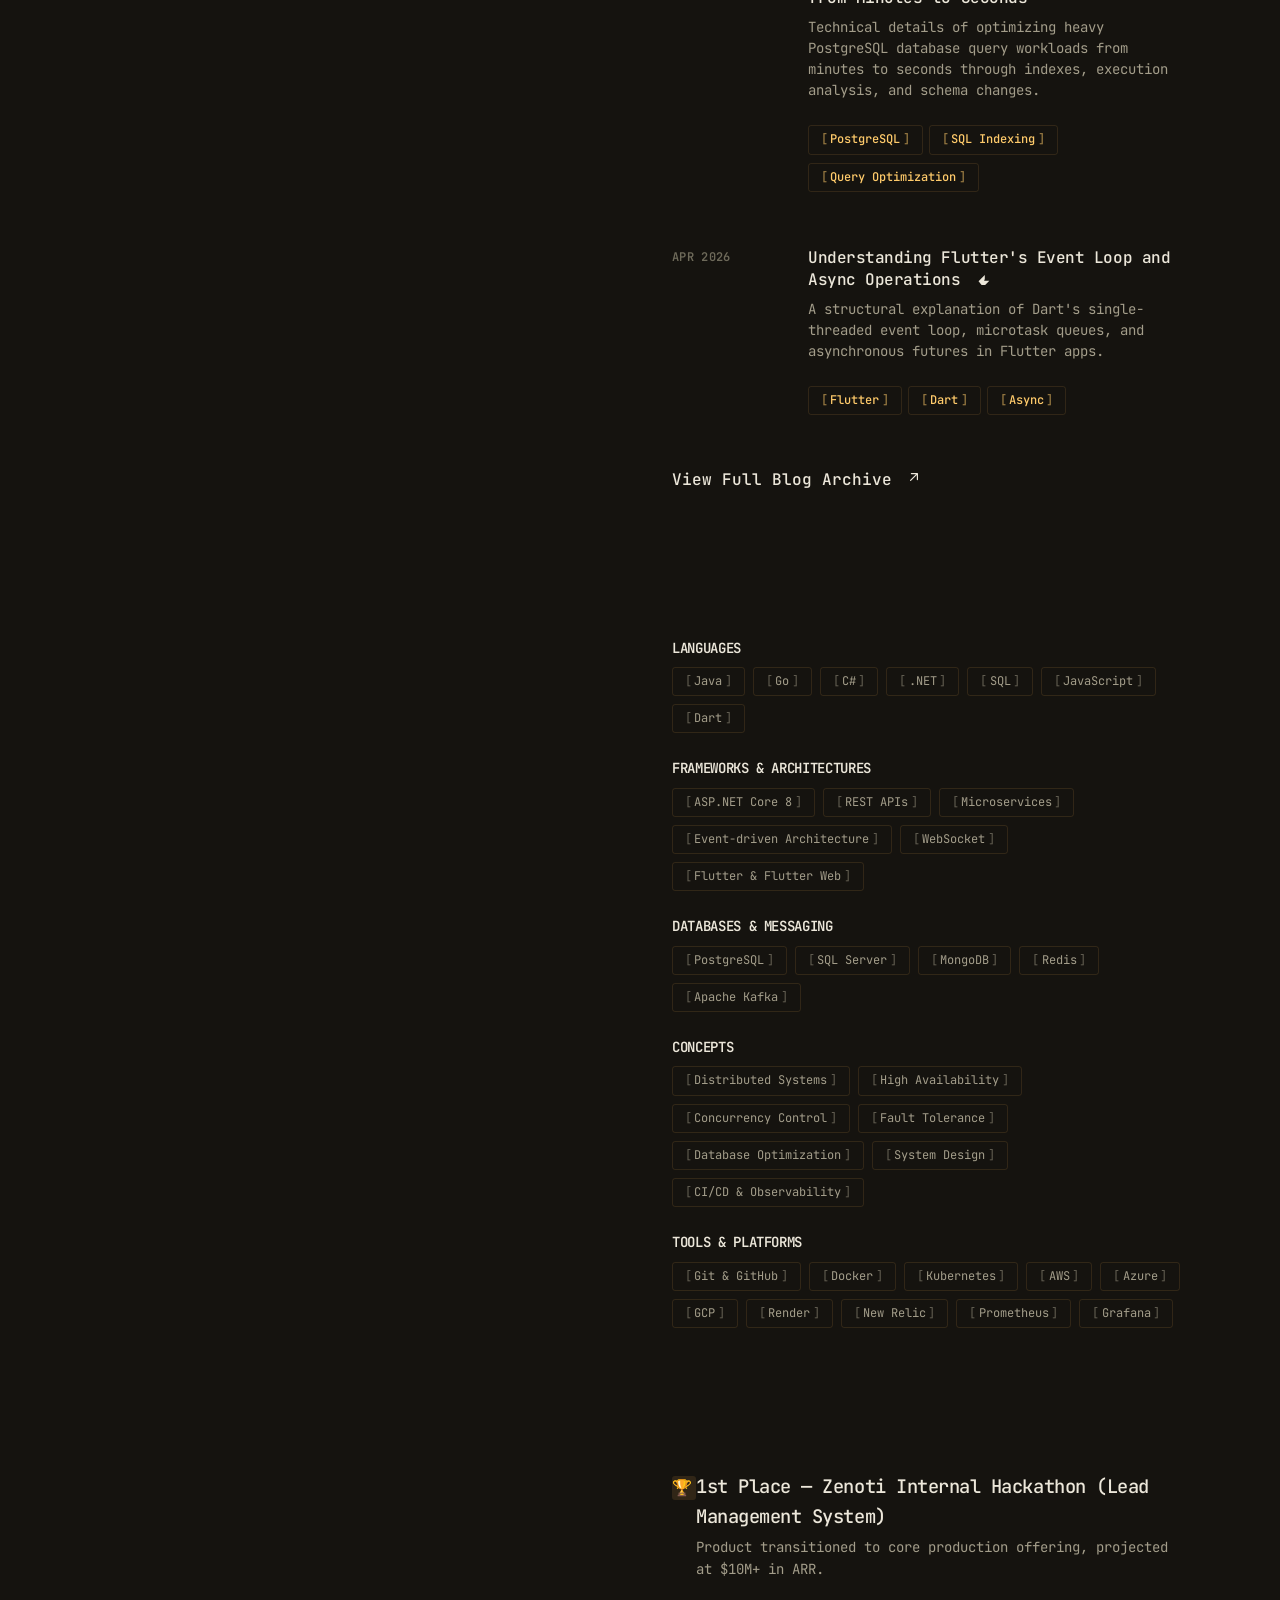
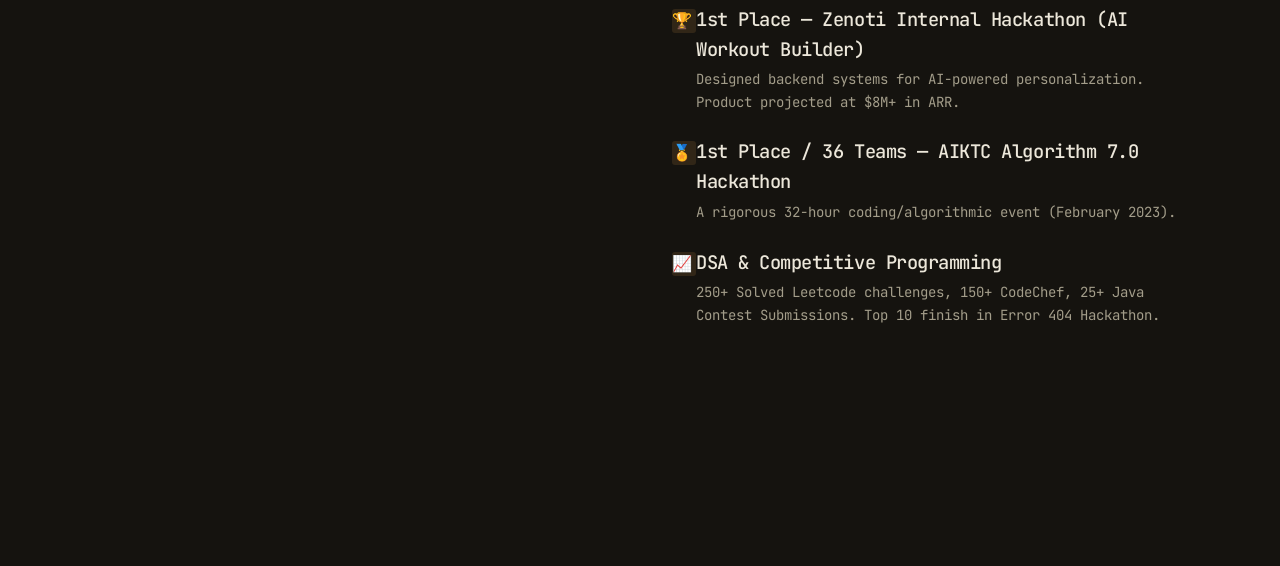
==== commit a289fbb5: "Add View Resume + Download icon layout View opens Drive folder, Download icon fetches latest file vi" ====
--- a/index.html
+++ b/index.html
@@ -183,8 +183,11 @@
             </ol>
             
             <div class="mt-12">
-              <a class="inline-flex items-baseline font-medium leading-tight text-slate-200 hover:text-teal-300 focus-visible:text-teal-300 group/link text-base" href="https://script.google.com/macros/s/AKfycbz6_ZaxtEVORToRm7m6WpdVfcRUch-qHJPWiNiaPIsgO5pr0E9yZwn9h6GXRd_qBbU1qw/exec" target="_blank" rel="noreferrer noopener" aria-label="View Full Resume">
-                <span>View Full Resume <svg class="inline-block h-4 w-4 shrink-0 transition-transform group-hover/link:-translate-y-1 group-hover/link:translate-x-1 group-focus-visible/link:-translate-y-1 group-focus-visible/link:translate-x-1 motion-reduce:transition-none ml-1" viewBox="0 0 20 20" fill="currentColor" aria-hidden="true"><path fill-rule="evenodd" d="M5.22 14.78a.75.75 0 001.06 0l7.22-7.22v5.69a.75.75 0 001.5 0v-7.5a.75.75 0 00-.75-.75h-7.5a.75.75 0 000 1.5h5.69l-7.22 7.22a.75.75 0 000 1.06z" clip-rule="evenodd"></path></svg></span>
+              <a id="resume-link" class="inline-flex items-baseline font-medium leading-tight text-slate-200 hover:text-teal-300 focus-visible:text-teal-300 group/link text-base" href="https://drive.google.com/drive/u/0/folders/1oGXa3U7pPXHj2WOIi6uaINk5wbx-_pqB" target="_blank" rel="noreferrer noopener" aria-label="View Resume">
+                <span>View Resume <svg class="inline-block h-4 w-4 shrink-0 transition-transform group-hover/link:-translate-y-1 group-hover/link:translate-x-1 group-focus-visible/link:-translate-y-1 group-focus-visible/link:translate-x-1 motion-reduce:transition-none ml-1" viewBox="0 0 20 20" fill="currentColor" aria-hidden="true"><path fill-rule="evenodd" d="M5.22 14.78a.75.75 0 001.06 0l7.22-7.22v5.69a.75.75 0 001.5 0v-7.5a.75.75 0 00-.75-.75h-7.5a.75.75 0 000 1.5h5.69l-7.22 7.22a.75.75 0 000 1.06z" clip-rule="evenodd"></path></svg></span>
+              </a>
+              <a id="resume-download" class="inline-flex items-baseline font-medium leading-tight text-slate-400 hover:text-teal-300 focus-visible:text-teal-300 group/dl text-sm ml-4" href="#" aria-label="Download Resume">
+                <span><svg class="inline-block h-4 w-4 shrink-0 transition-transform group-hover/dl:translate-y-0.5 motion-reduce:transition-none" viewBox="0 0 20 20" fill="currentColor" aria-hidden="true"><path d="M10 3a.75.75 0 01.75.75v7.69l2.72-2.72a.75.75 0 111.06 1.06l-4 4a.75.75 0 01-1.06 0l-4-4a.75.75 0 111.06-1.06l2.72 2.72V3.75A.75.75 0 0110 3z"></path><path d="M3 15.75a.75.75 0 01.75-.75h12.5a.75.75 0 010 1.5H3.75a.75.75 0 01-.75-.75z"></path></svg> Download</span>
               </a>
             </div>
           </div>
@@ -469,5 +472,18 @@
   </div>
 
   <script src="script.js"></script>
+  <script>
+    var RESUME_API = "https://script.google.com/macros/s/AKfycby75PMLSbpTxL846-kBvuIIVQw-uRDR21H3A0wE2WNjMBOpXXvQXMK_yTkT6QUStTKN4w/exec";
+    document.getElementById("resume-download").addEventListener("click", function (e) {
+      e.preventDefault();
+      var btn = this;
+      btn.querySelector("span").lastChild.textContent = " Downloading...";
+      fetch(RESUME_API)
+        .then(function (r) { return r.json(); })
+        .then(function (data) { window.open(data.url, "_blank"); })
+        .catch(function () { window.open(document.getElementById("resume-link").href, "_blank"); })
+        .finally(function () { btn.querySelector("span").lastChild.textContent = " Download"; });
+    });
+  </script>
 </body>
 </html>
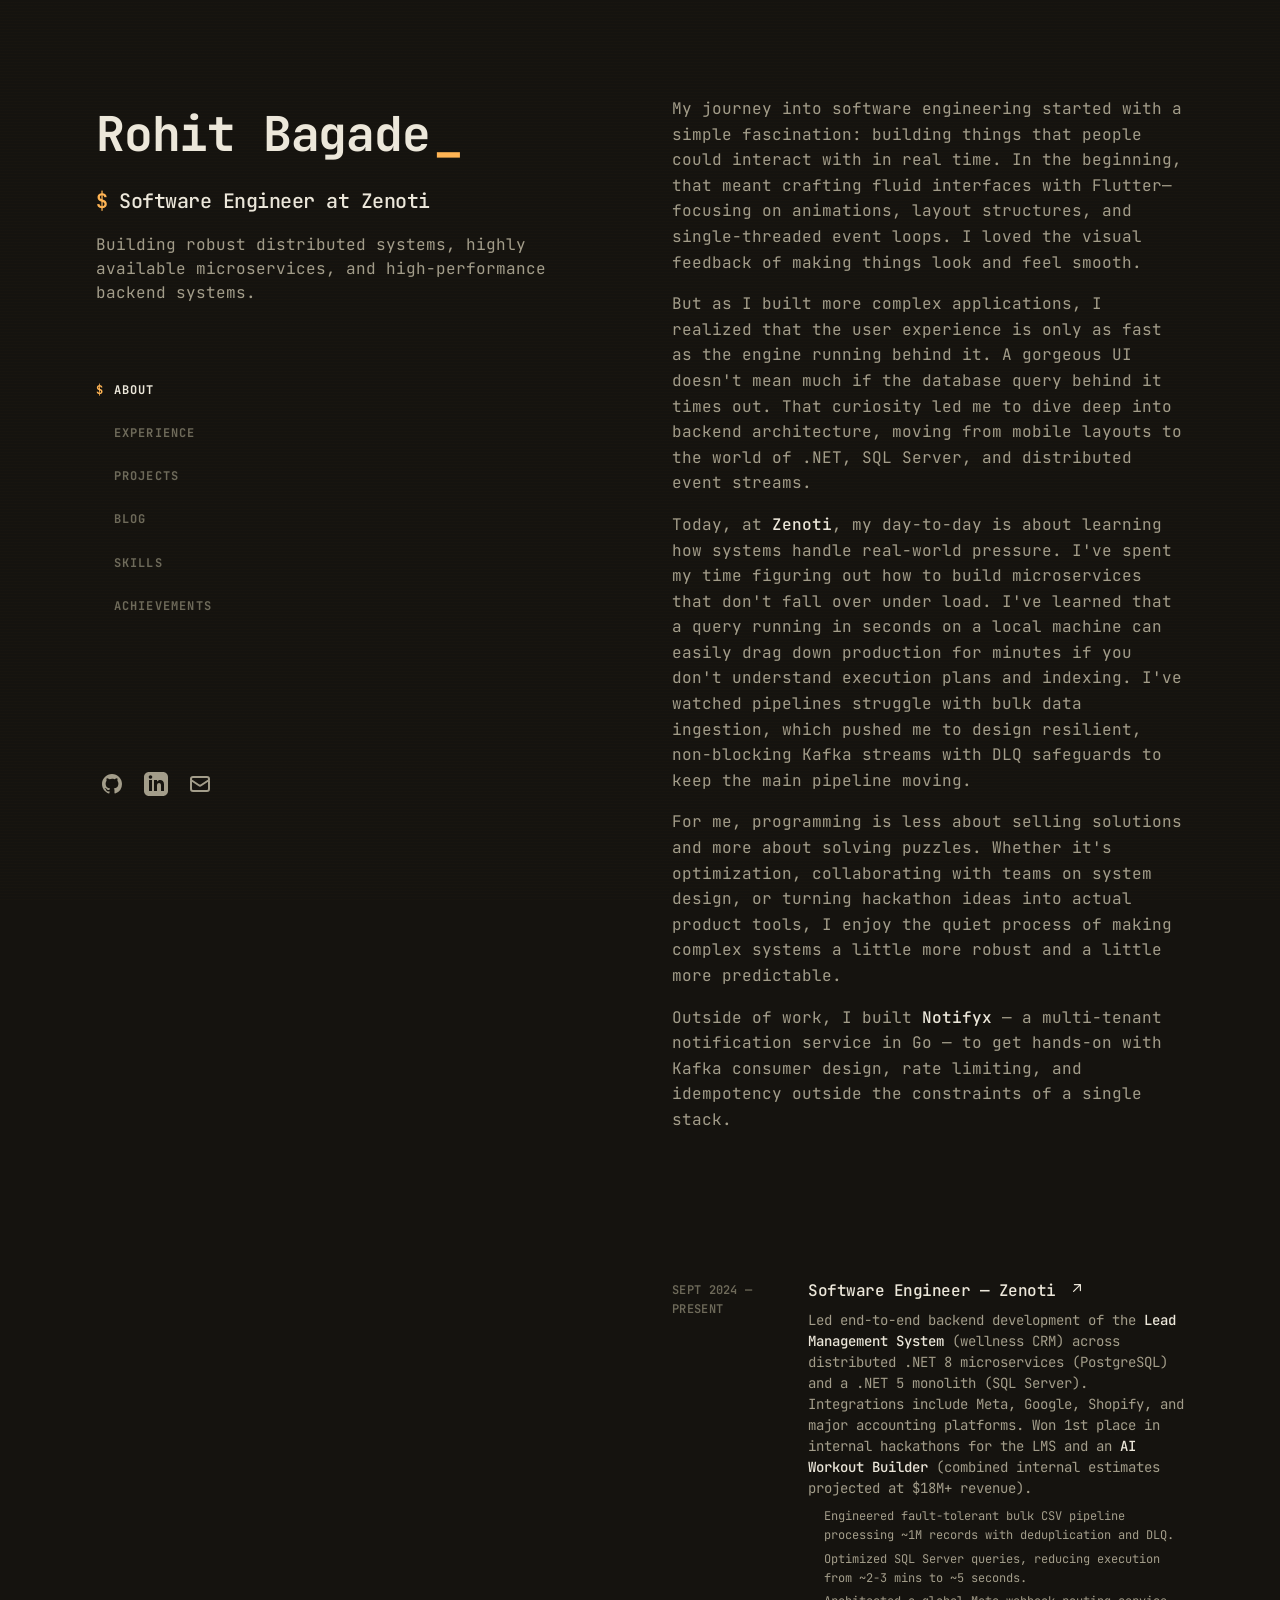
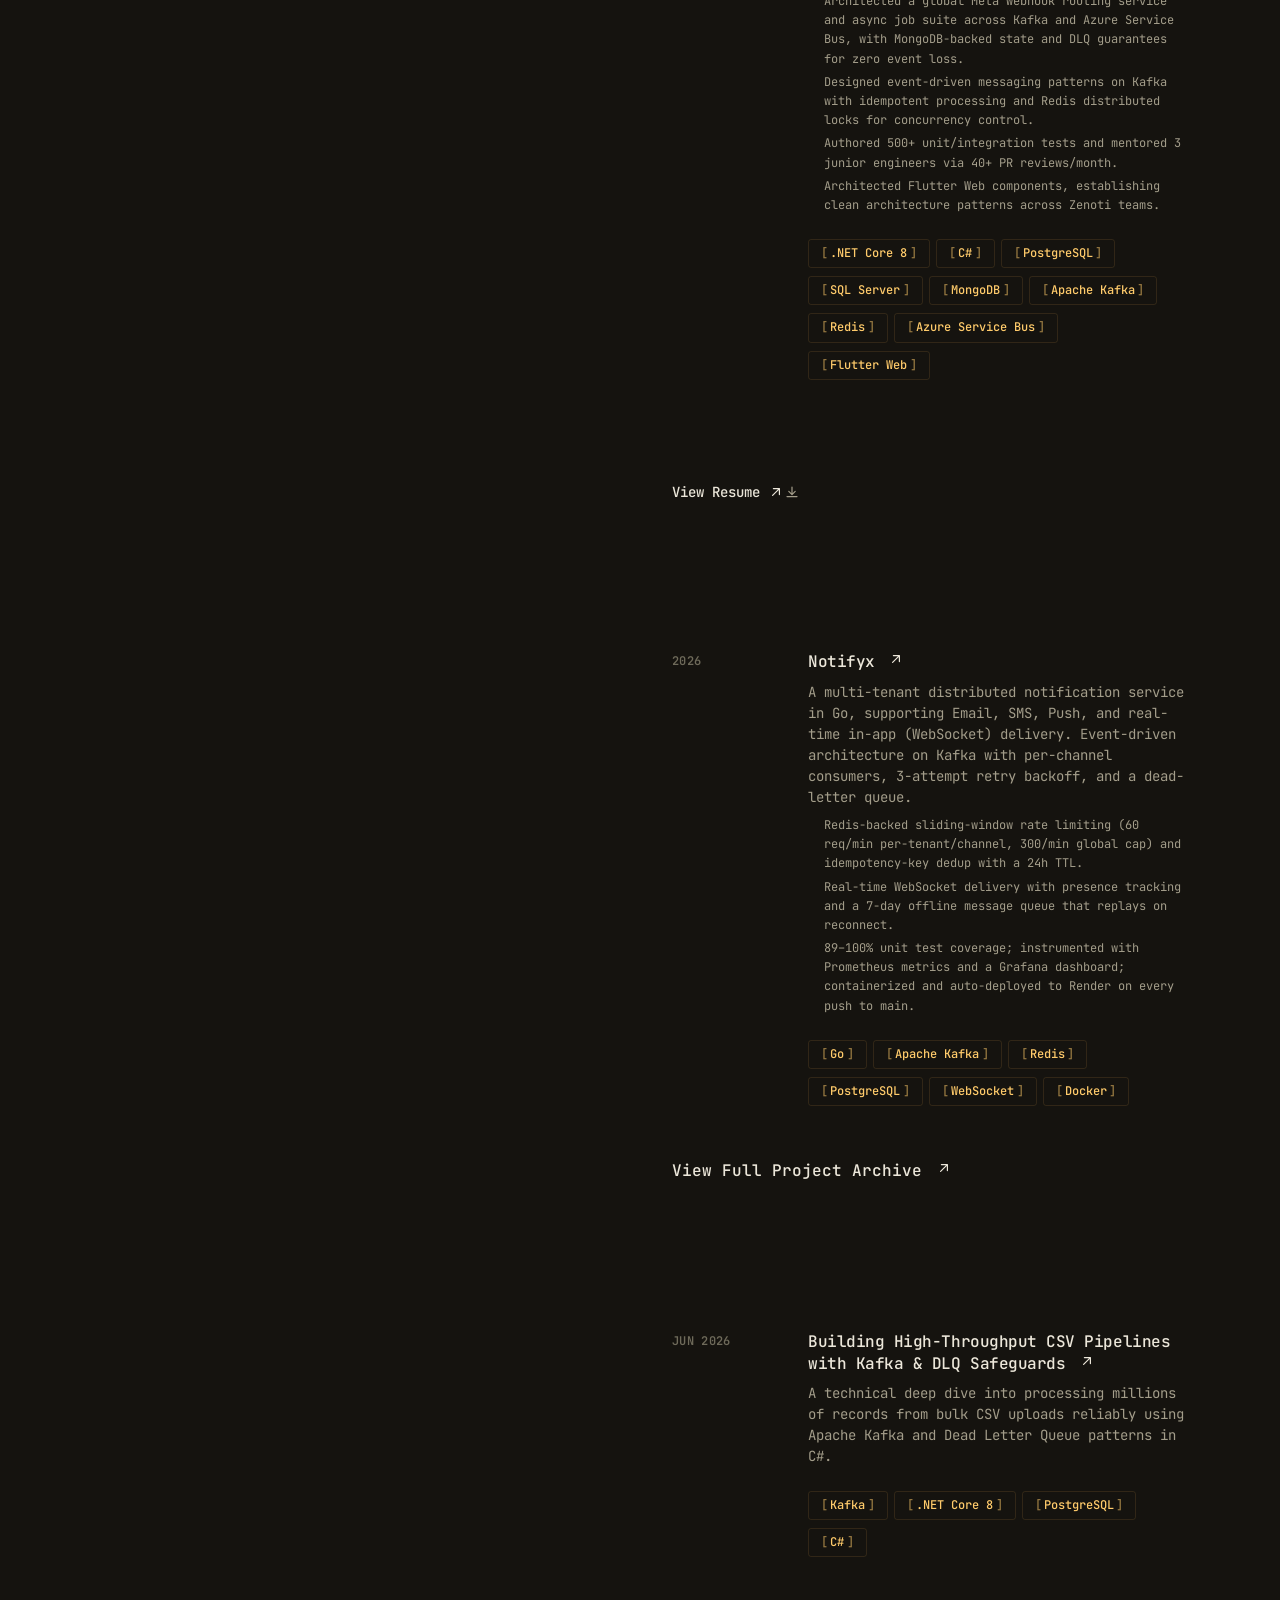
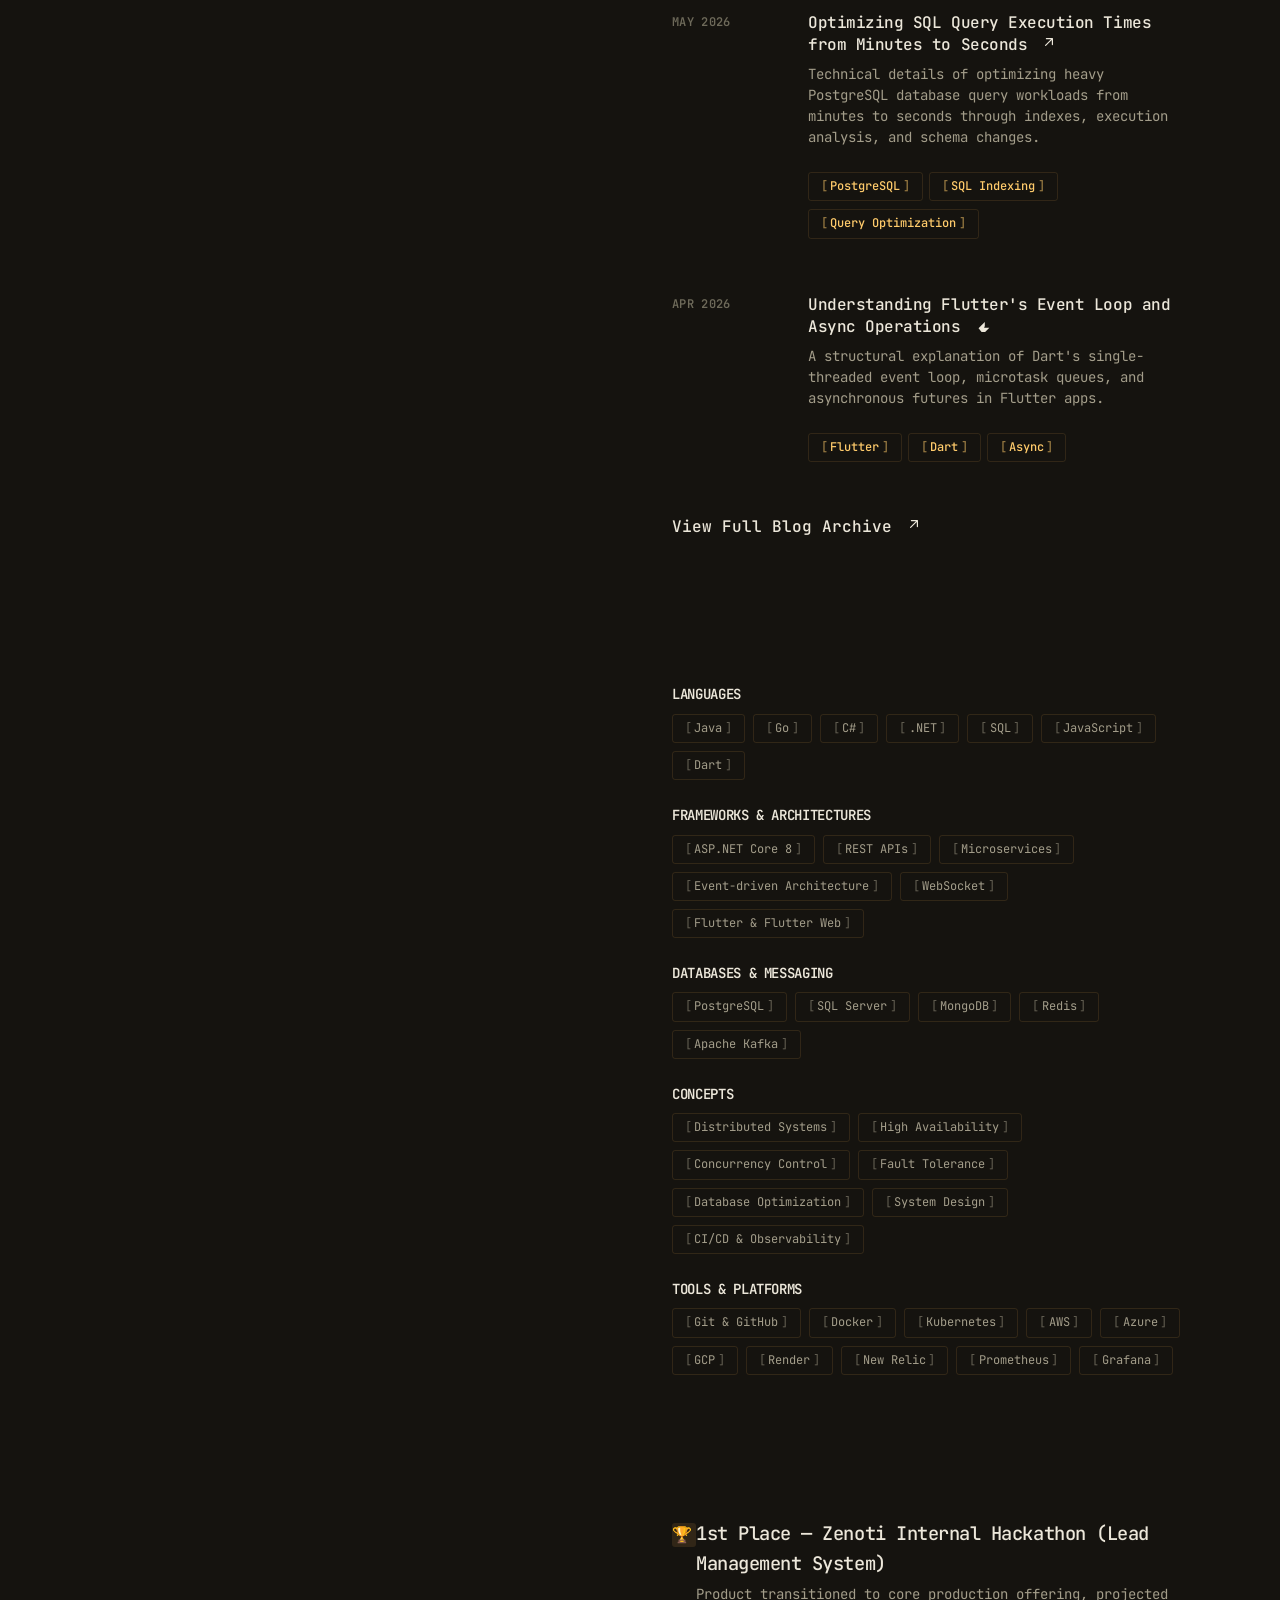
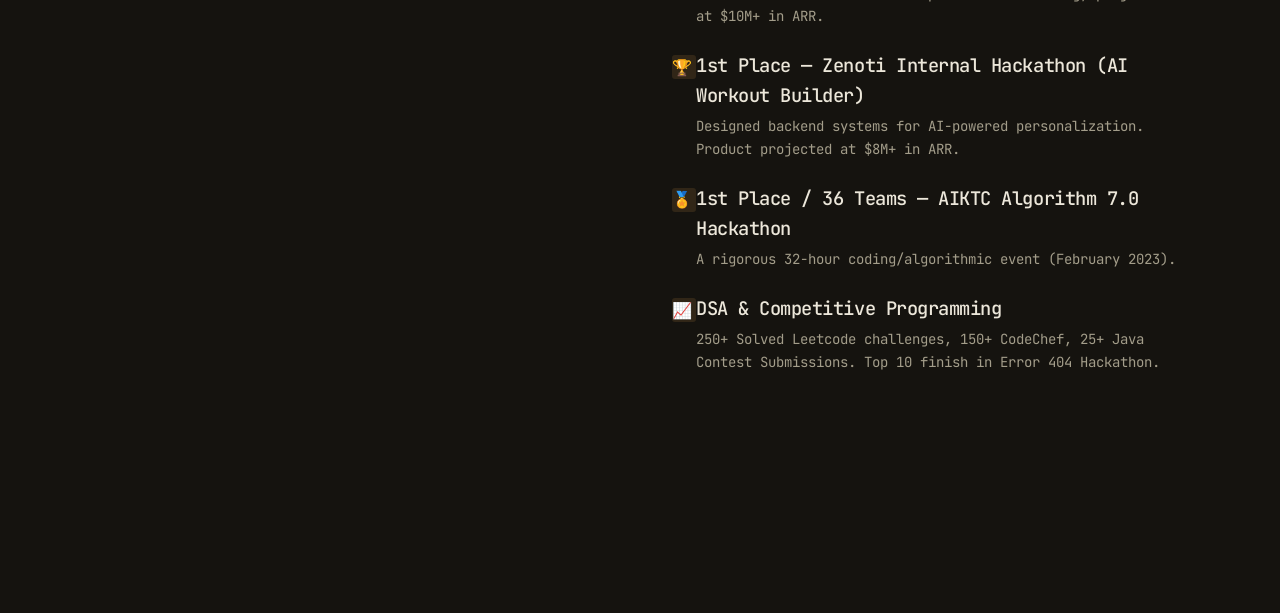
==== commit 97d90521: "Redesign resume buttons as pill with divider Co-Authored-By: Claude Opus 4.6 <noreply@anthropic.com>" ====
--- a/index.html
+++ b/index.html
@@ -182,12 +182,14 @@
 
             </ol>
             
-            <div class="mt-12">
-              <a id="resume-link" class="inline-flex items-baseline font-medium leading-tight text-slate-200 hover:text-teal-300 focus-visible:text-teal-300 group/link text-base" href="https://drive.google.com/drive/u/0/folders/1oGXa3U7pPXHj2WOIi6uaINk5wbx-_pqB" target="_blank" rel="noreferrer noopener" aria-label="View Resume">
-                <span>View Resume <svg class="inline-block h-4 w-4 shrink-0 transition-transform group-hover/link:-translate-y-1 group-hover/link:translate-x-1 group-focus-visible/link:-translate-y-1 group-focus-visible/link:translate-x-1 motion-reduce:transition-none ml-1" viewBox="0 0 20 20" fill="currentColor" aria-hidden="true"><path fill-rule="evenodd" d="M5.22 14.78a.75.75 0 001.06 0l7.22-7.22v5.69a.75.75 0 001.5 0v-7.5a.75.75 0 00-.75-.75h-7.5a.75.75 0 000 1.5h5.69l-7.22 7.22a.75.75 0 000 1.06z" clip-rule="evenodd"></path></svg></span>
+            <div class="mt-12 inline-flex items-center rounded-full border border-slate-700/60 overflow-hidden">
+              <a id="resume-link" class="inline-flex items-center gap-2 px-5 py-2.5 font-medium text-sm text-slate-200 hover:text-teal-300 hover:bg-slate-800/60 transition-colors" href="https://drive.google.com/drive/u/0/folders/1oGXa3U7pPXHj2WOIi6uaINk5wbx-_pqB" target="_blank" rel="noreferrer noopener" aria-label="View Resume">
+                View Resume
+                <svg class="h-4 w-4 shrink-0" viewBox="0 0 20 20" fill="currentColor" aria-hidden="true"><path fill-rule="evenodd" d="M5.22 14.78a.75.75 0 001.06 0l7.22-7.22v5.69a.75.75 0 001.5 0v-7.5a.75.75 0 00-.75-.75h-7.5a.75.75 0 000 1.5h5.69l-7.22 7.22a.75.75 0 000 1.06z" clip-rule="evenodd"></path></svg>
               </a>
-              <a id="resume-download" class="inline-flex items-baseline font-medium leading-tight text-slate-400 hover:text-teal-300 focus-visible:text-teal-300 group/dl text-sm ml-4" href="#" aria-label="Download Resume">
-                <span><svg class="inline-block h-4 w-4 shrink-0 transition-transform group-hover/dl:translate-y-0.5 motion-reduce:transition-none" viewBox="0 0 20 20" fill="currentColor" aria-hidden="true"><path d="M10 3a.75.75 0 01.75.75v7.69l2.72-2.72a.75.75 0 111.06 1.06l-4 4a.75.75 0 01-1.06 0l-4-4a.75.75 0 111.06-1.06l2.72 2.72V3.75A.75.75 0 0110 3z"></path><path d="M3 15.75a.75.75 0 01.75-.75h12.5a.75.75 0 010 1.5H3.75a.75.75 0 01-.75-.75z"></path></svg> Download</span>
+              <span class="w-px h-6 bg-slate-700/60"></span>
+              <a id="resume-download" class="inline-flex items-center gap-2 px-4 py-2.5 font-medium text-sm text-slate-400 hover:text-teal-300 hover:bg-slate-800/60 transition-colors" href="#" aria-label="Download Resume">
+                <svg class="h-4 w-4 shrink-0" viewBox="0 0 20 20" fill="currentColor" aria-hidden="true"><path d="M10 3a.75.75 0 01.75.75v7.69l2.72-2.72a.75.75 0 111.06 1.06l-4 4a.75.75 0 01-1.06 0l-4-4a.75.75 0 111.06-1.06l2.72 2.72V3.75A.75.75 0 0110 3z"></path><path d="M3 15.75a.75.75 0 01.75-.75h12.5a.75.75 0 010 1.5H3.75a.75.75 0 01-.75-.75z"></path></svg>
               </a>
             </div>
           </div>
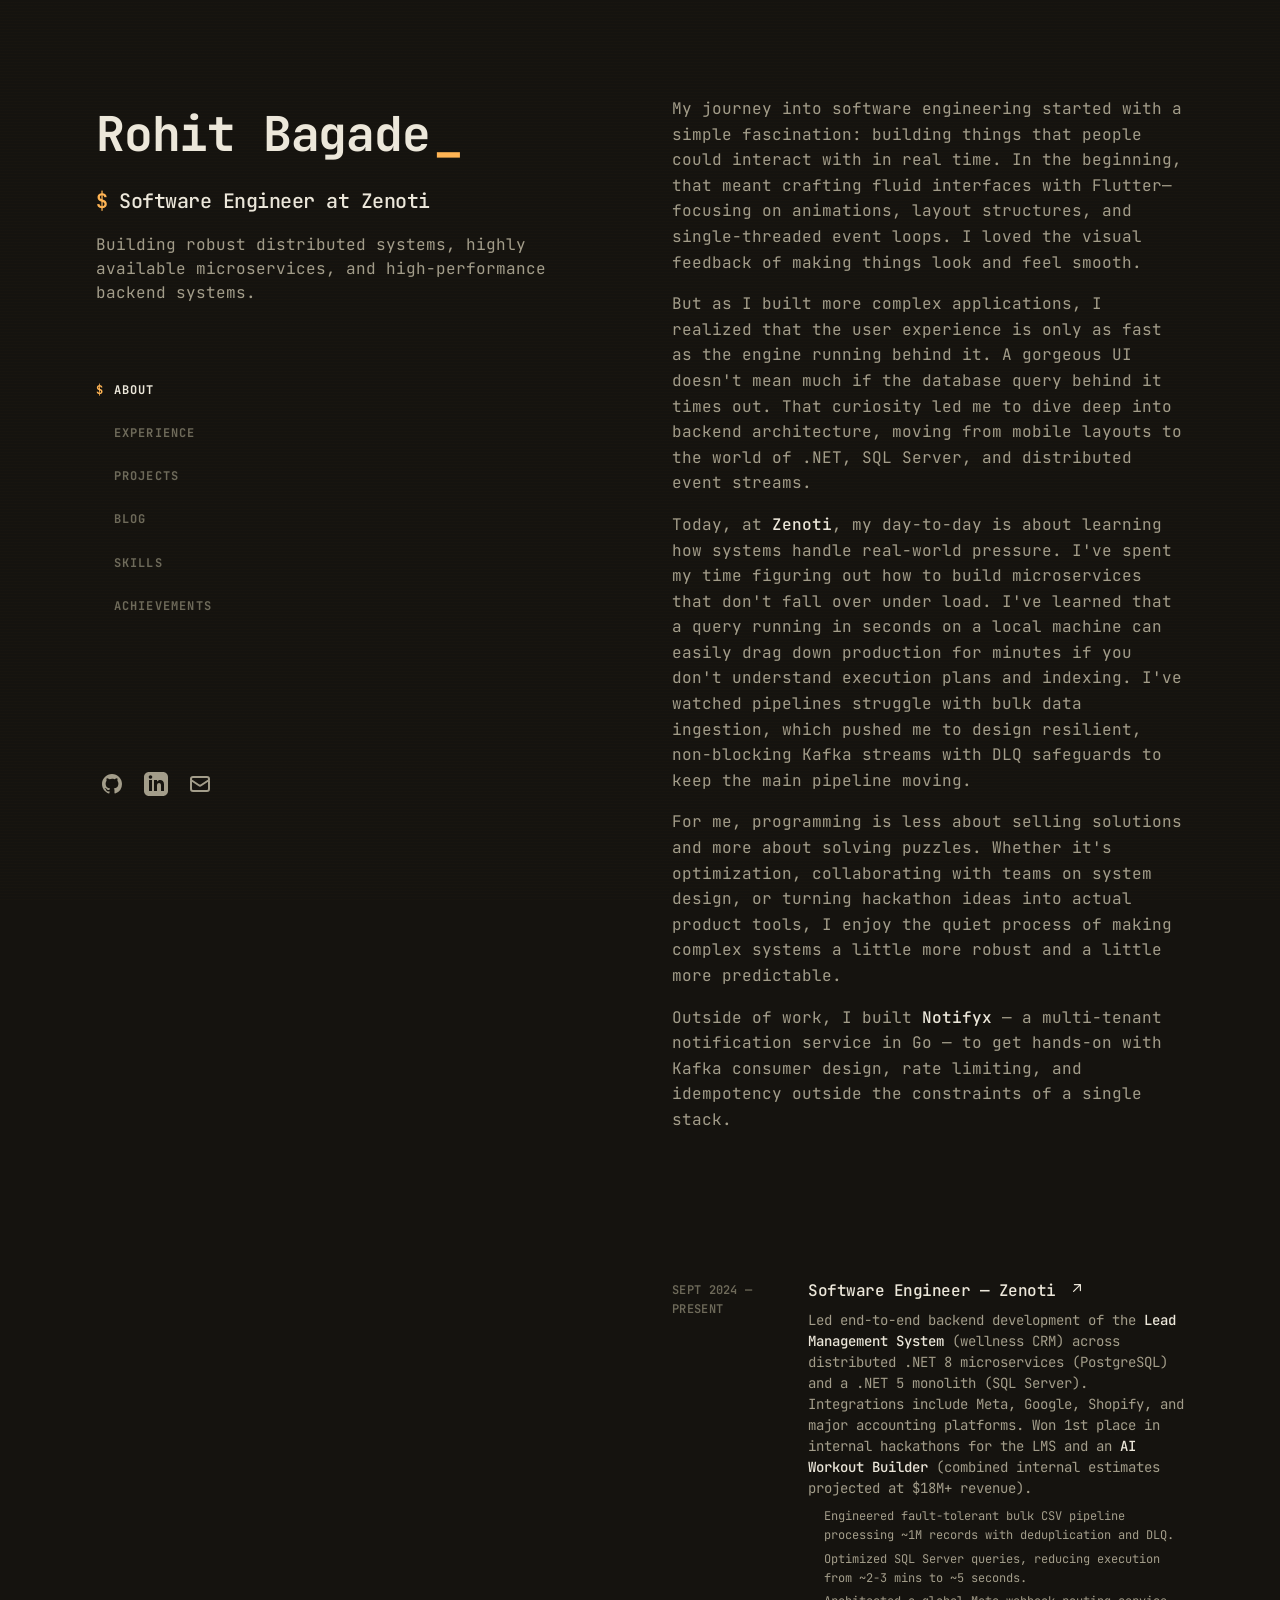
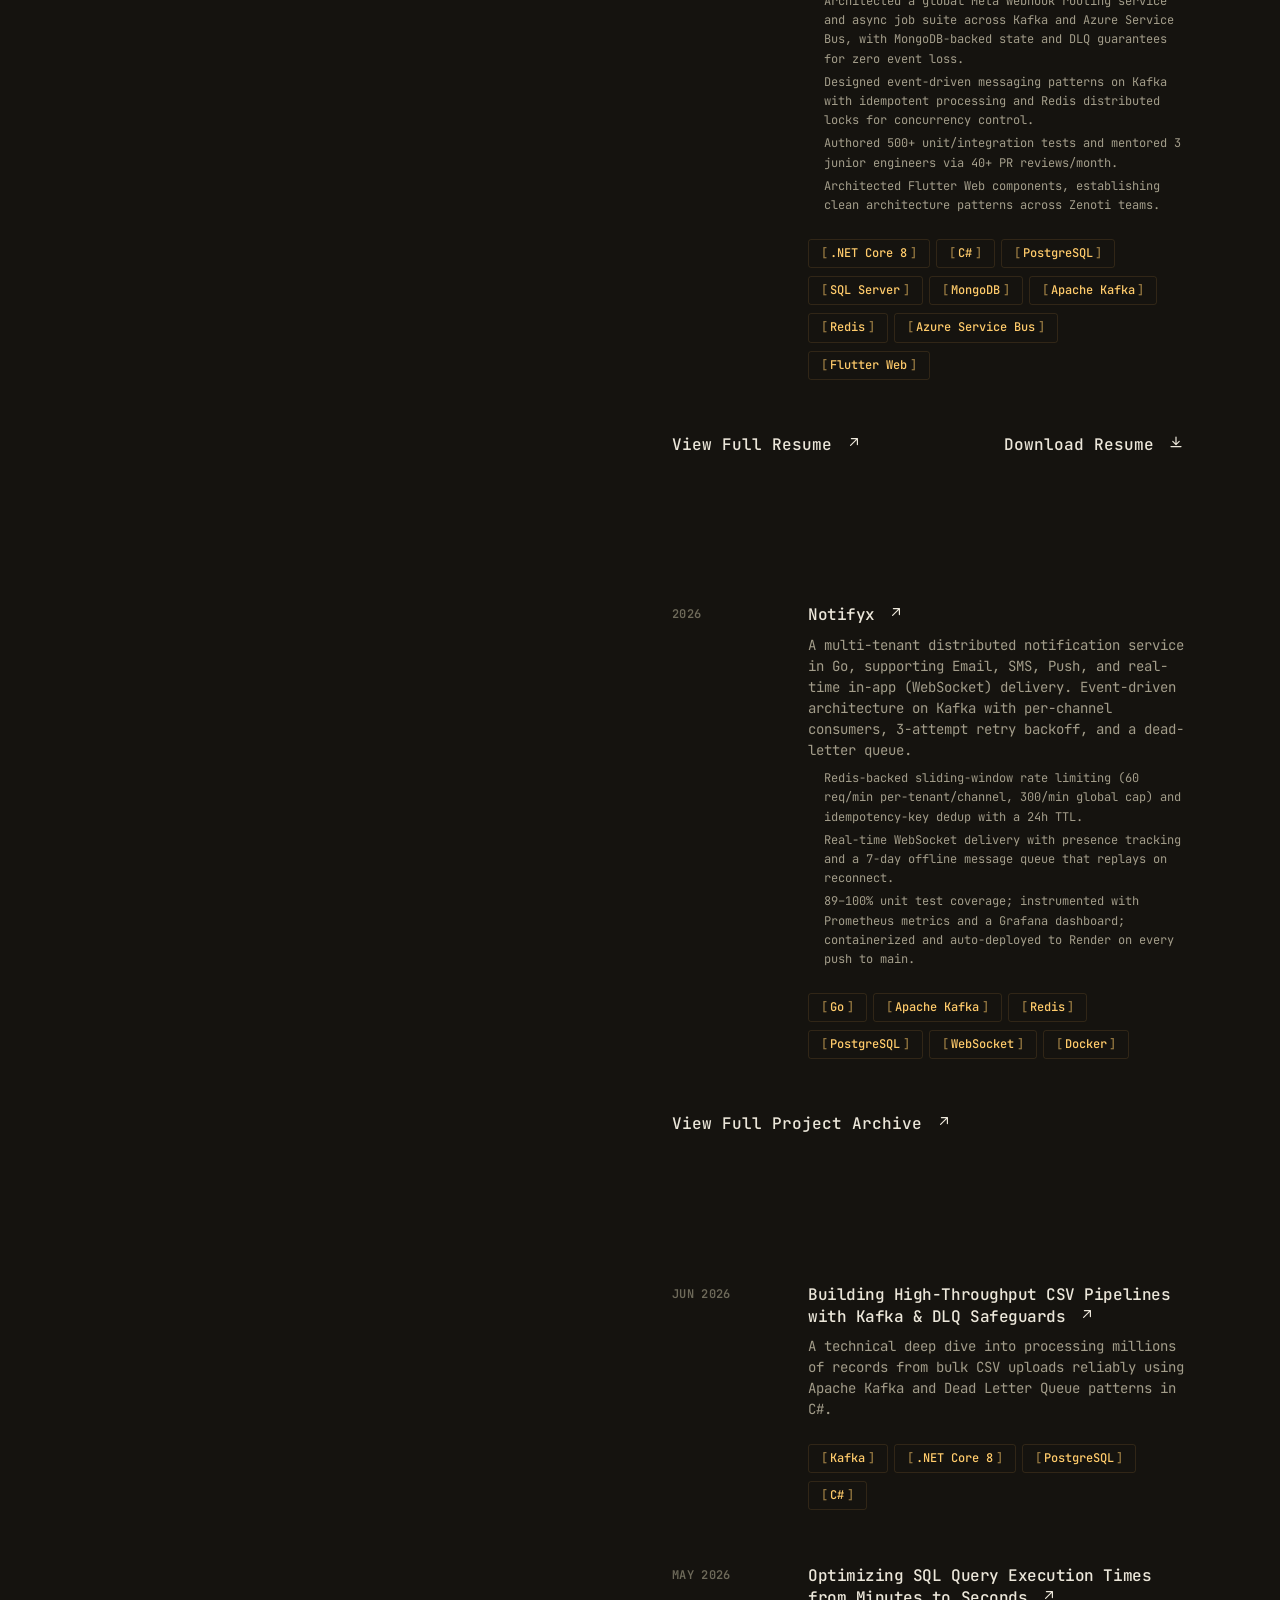
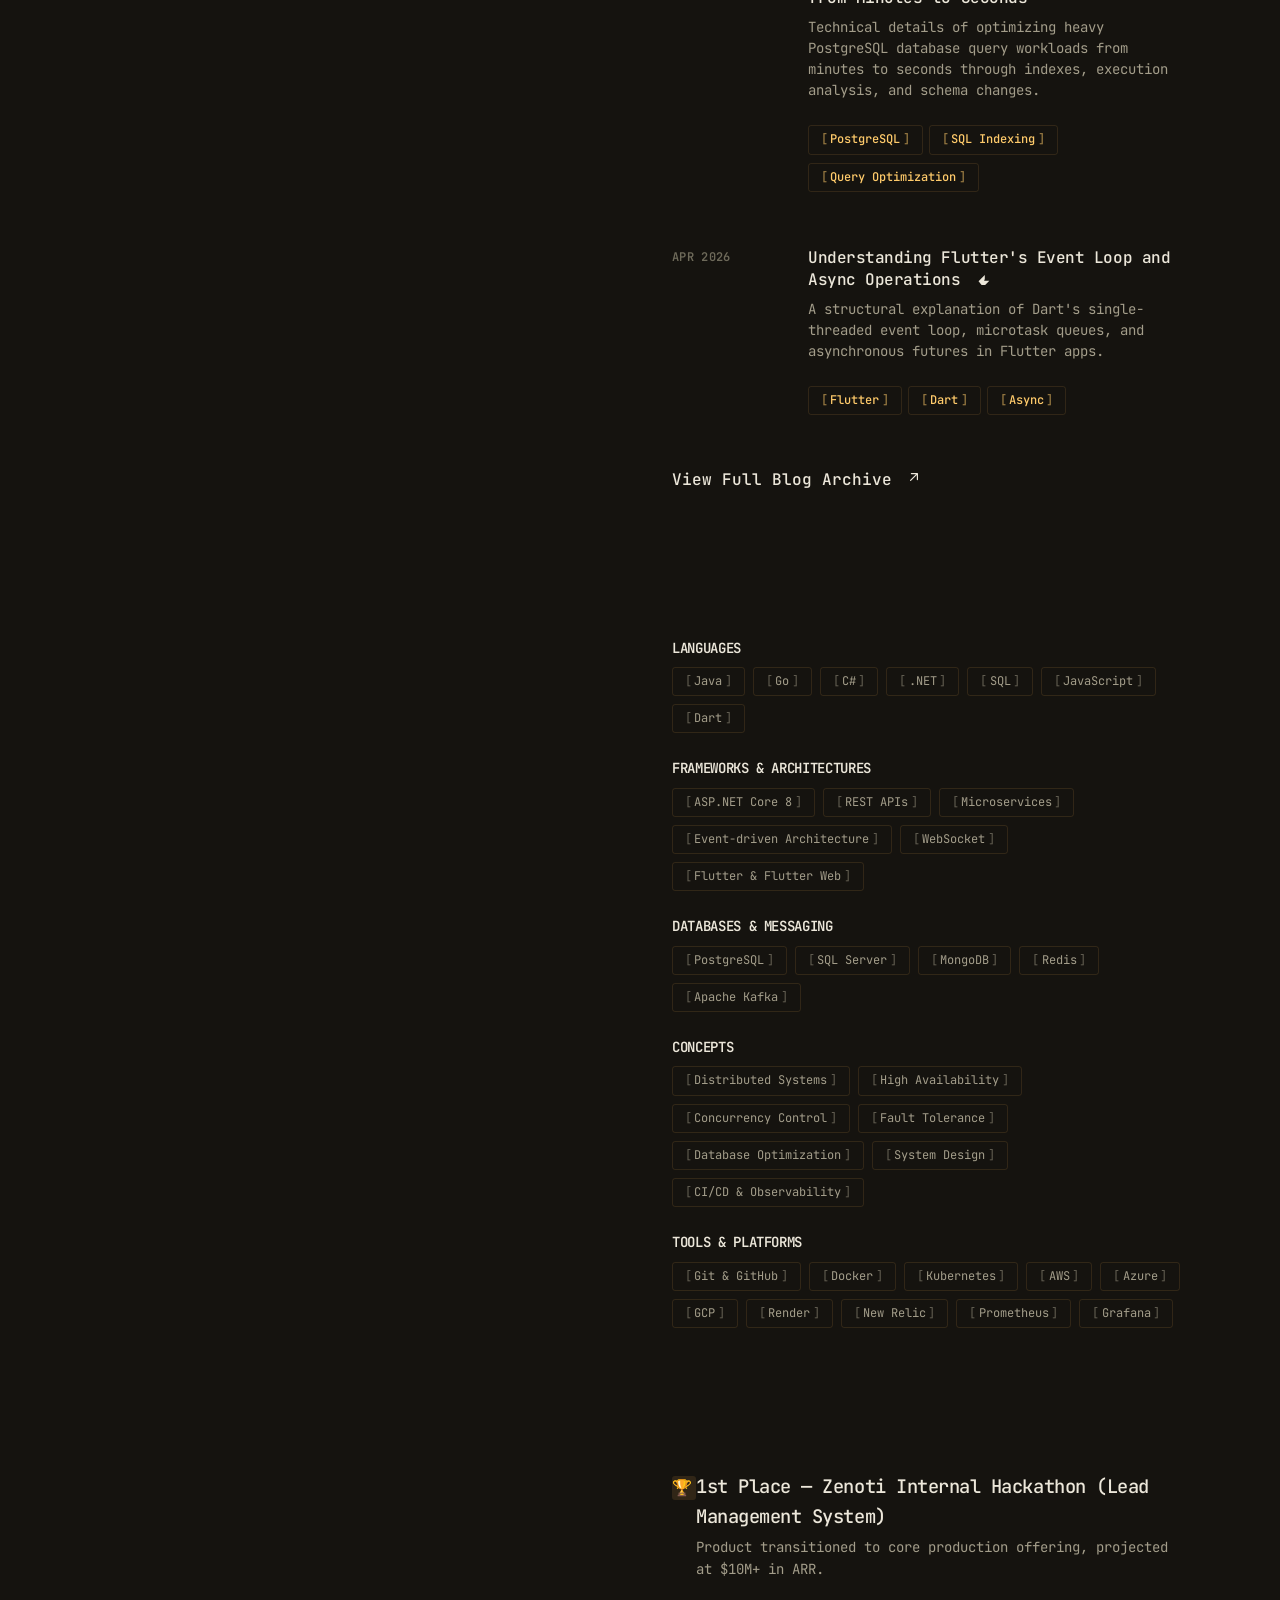
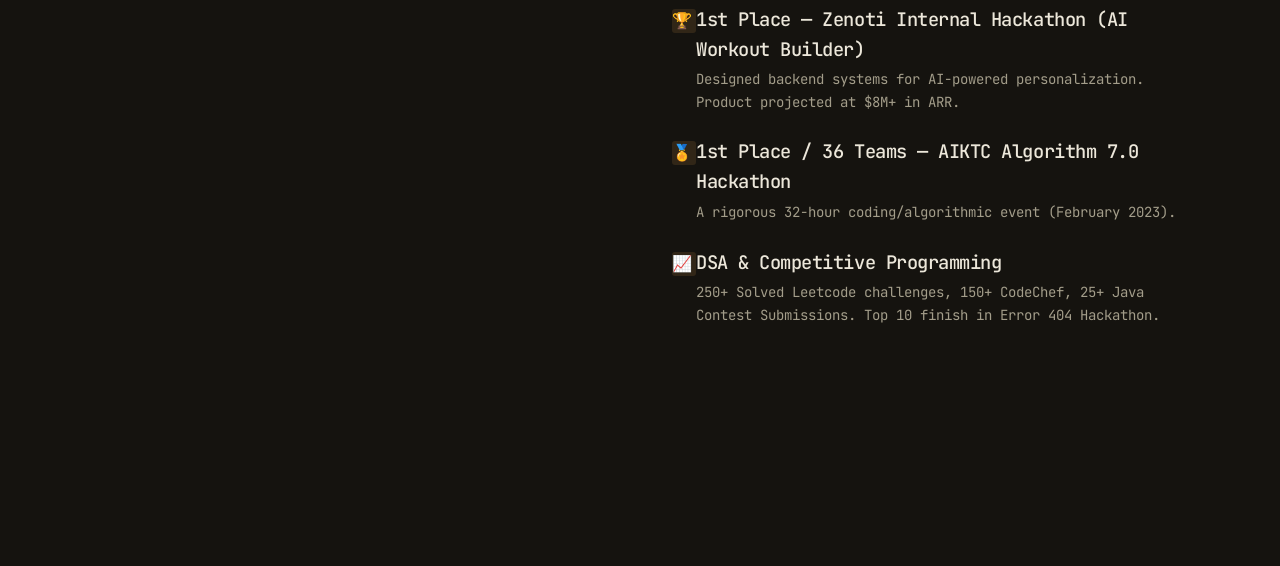
==== commit e8d84ffc: "Redesign resume links as two options at column ends View Full Resume on the left, Download Resume on" ====
--- a/index.html
+++ b/index.html
@@ -182,14 +182,12 @@
 
             </ol>
             
-            <div class="mt-12 inline-flex items-center rounded-full border border-slate-700/60 overflow-hidden">
-              <a id="resume-link" class="inline-flex items-center gap-2 px-5 py-2.5 font-medium text-sm text-slate-200 hover:text-teal-300 hover:bg-slate-800/60 transition-colors" href="https://drive.google.com/drive/u/0/folders/1oGXa3U7pPXHj2WOIi6uaINk5wbx-_pqB" target="_blank" rel="noreferrer noopener" aria-label="View Resume">
-                View Resume
-                <svg class="h-4 w-4 shrink-0" viewBox="0 0 20 20" fill="currentColor" aria-hidden="true"><path fill-rule="evenodd" d="M5.22 14.78a.75.75 0 001.06 0l7.22-7.22v5.69a.75.75 0 001.5 0v-7.5a.75.75 0 00-.75-.75h-7.5a.75.75 0 000 1.5h5.69l-7.22 7.22a.75.75 0 000 1.06z" clip-rule="evenodd"></path></svg>
+            <div class="mt-12 flex items-baseline justify-between">
+              <a id="resume-link" class="inline-flex items-baseline font-medium leading-tight text-slate-200 hover:text-teal-300 focus-visible:text-teal-300 group/link text-base" href="https://drive.google.com/drive/u/0/folders/1oGXa3U7pPXHj2WOIi6uaINk5wbx-_pqB" target="_blank" rel="noreferrer noopener" aria-label="View Resume">
+                <span>View Full Resume <svg class="inline-block h-4 w-4 shrink-0 transition-transform group-hover/link:-translate-y-1 group-hover/link:translate-x-1 group-focus-visible/link:-translate-y-1 group-focus-visible/link:translate-x-1 motion-reduce:transition-none ml-1" viewBox="0 0 20 20" fill="currentColor" aria-hidden="true"><path fill-rule="evenodd" d="M5.22 14.78a.75.75 0 001.06 0l7.22-7.22v5.69a.75.75 0 001.5 0v-7.5a.75.75 0 00-.75-.75h-7.5a.75.75 0 000 1.5h5.69l-7.22 7.22a.75.75 0 000 1.06z" clip-rule="evenodd"></path></svg></span>
               </a>
-              <span class="w-px h-6 bg-slate-700/60"></span>
-              <a id="resume-download" class="inline-flex items-center gap-2 px-4 py-2.5 font-medium text-sm text-slate-400 hover:text-teal-300 hover:bg-slate-800/60 transition-colors" href="#" aria-label="Download Resume">
-                <svg class="h-4 w-4 shrink-0" viewBox="0 0 20 20" fill="currentColor" aria-hidden="true"><path d="M10 3a.75.75 0 01.75.75v7.69l2.72-2.72a.75.75 0 111.06 1.06l-4 4a.75.75 0 01-1.06 0l-4-4a.75.75 0 111.06-1.06l2.72 2.72V3.75A.75.75 0 0110 3z"></path><path d="M3 15.75a.75.75 0 01.75-.75h12.5a.75.75 0 010 1.5H3.75a.75.75 0 01-.75-.75z"></path></svg>
+              <a id="resume-download" class="inline-flex items-baseline font-medium leading-tight text-slate-200 hover:text-teal-300 focus-visible:text-teal-300 group/dl text-base" href="#" aria-label="Download Resume">
+                <span>Download Resume <svg class="inline-block h-4 w-4 shrink-0 transition-transform group-hover/dl:translate-y-0.5 motion-reduce:transition-none ml-1" viewBox="0 0 20 20" fill="currentColor" aria-hidden="true"><path d="M10 3a.75.75 0 01.75.75v7.69l2.72-2.72a.75.75 0 111.06 1.06l-4 4a.75.75 0 01-1.06 0l-4-4a.75.75 0 111.06-1.06l2.72 2.72V3.75A.75.75 0 0110 3z"></path><path d="M3 15.75a.75.75 0 01.75-.75h12.5a.75.75 0 010 1.5H3.75a.75.75 0 01-.75-.75z"></path></svg></span>
               </a>
             </div>
           </div>
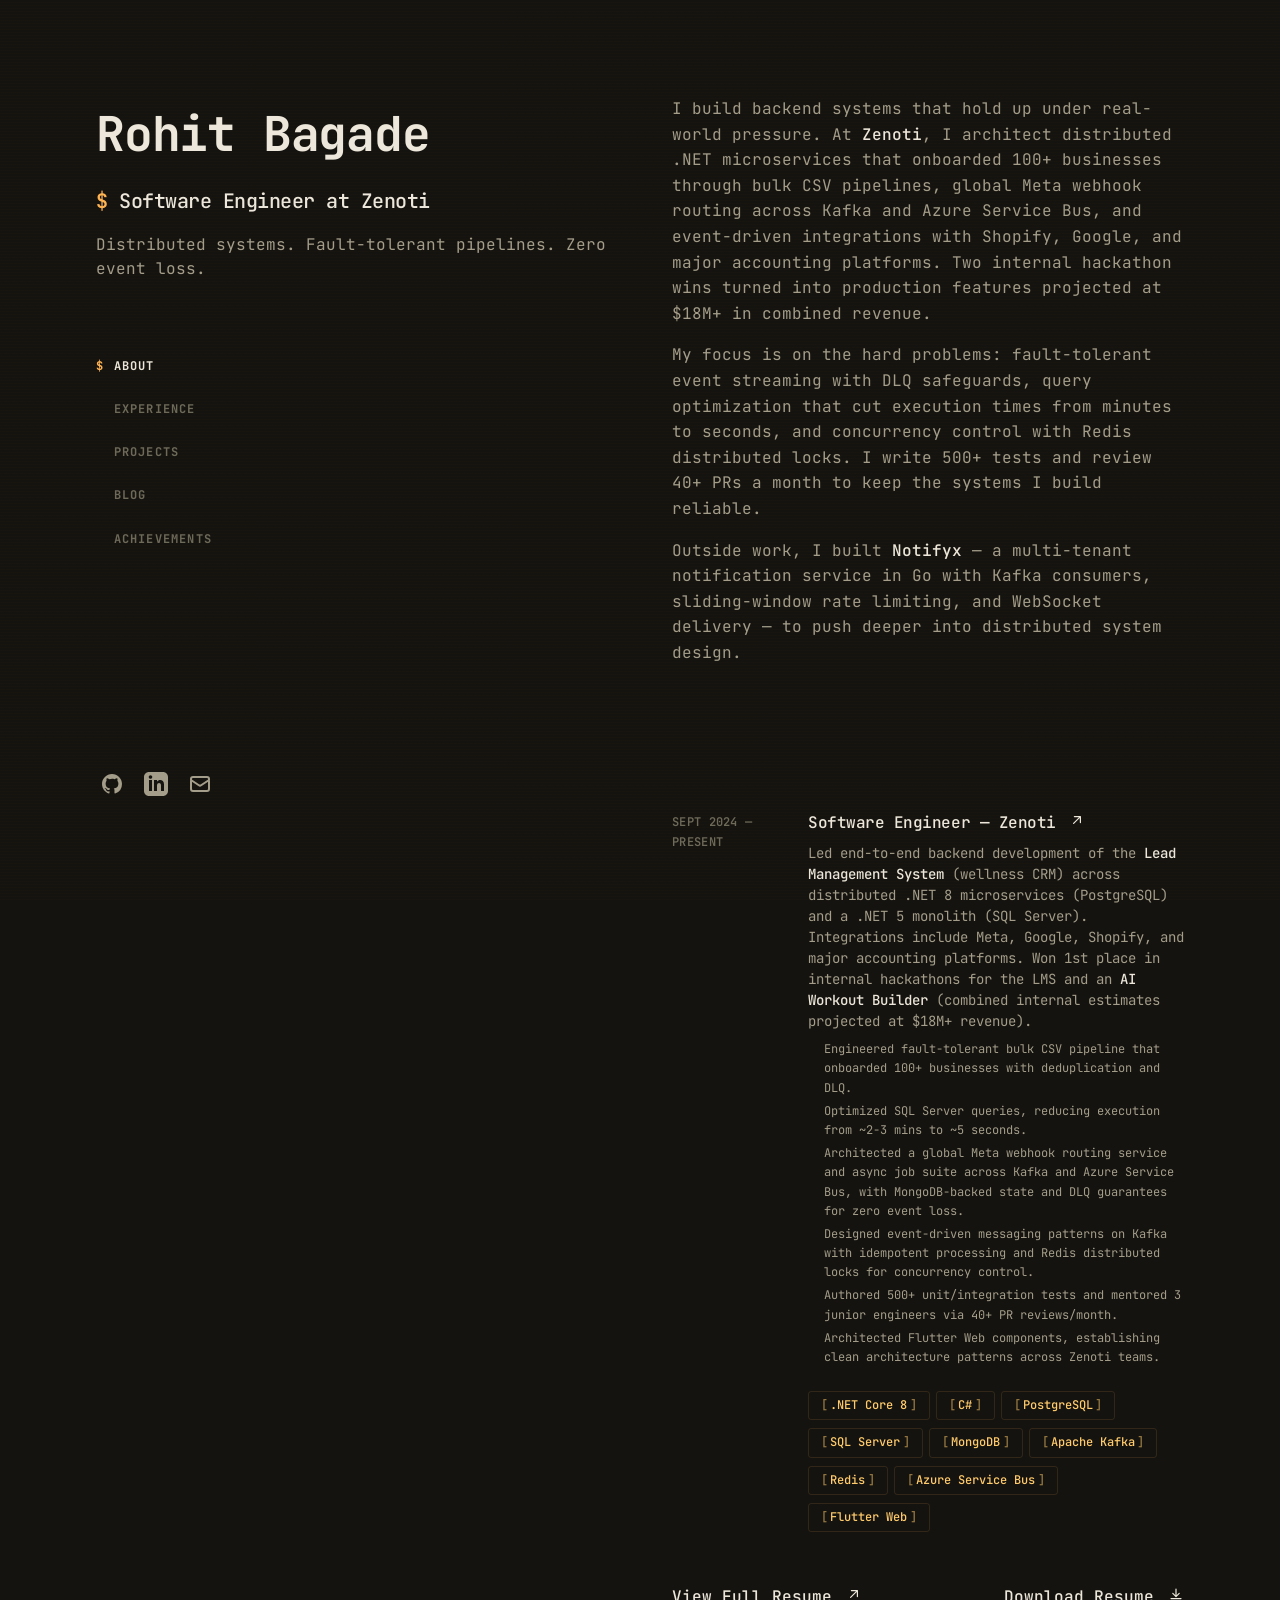
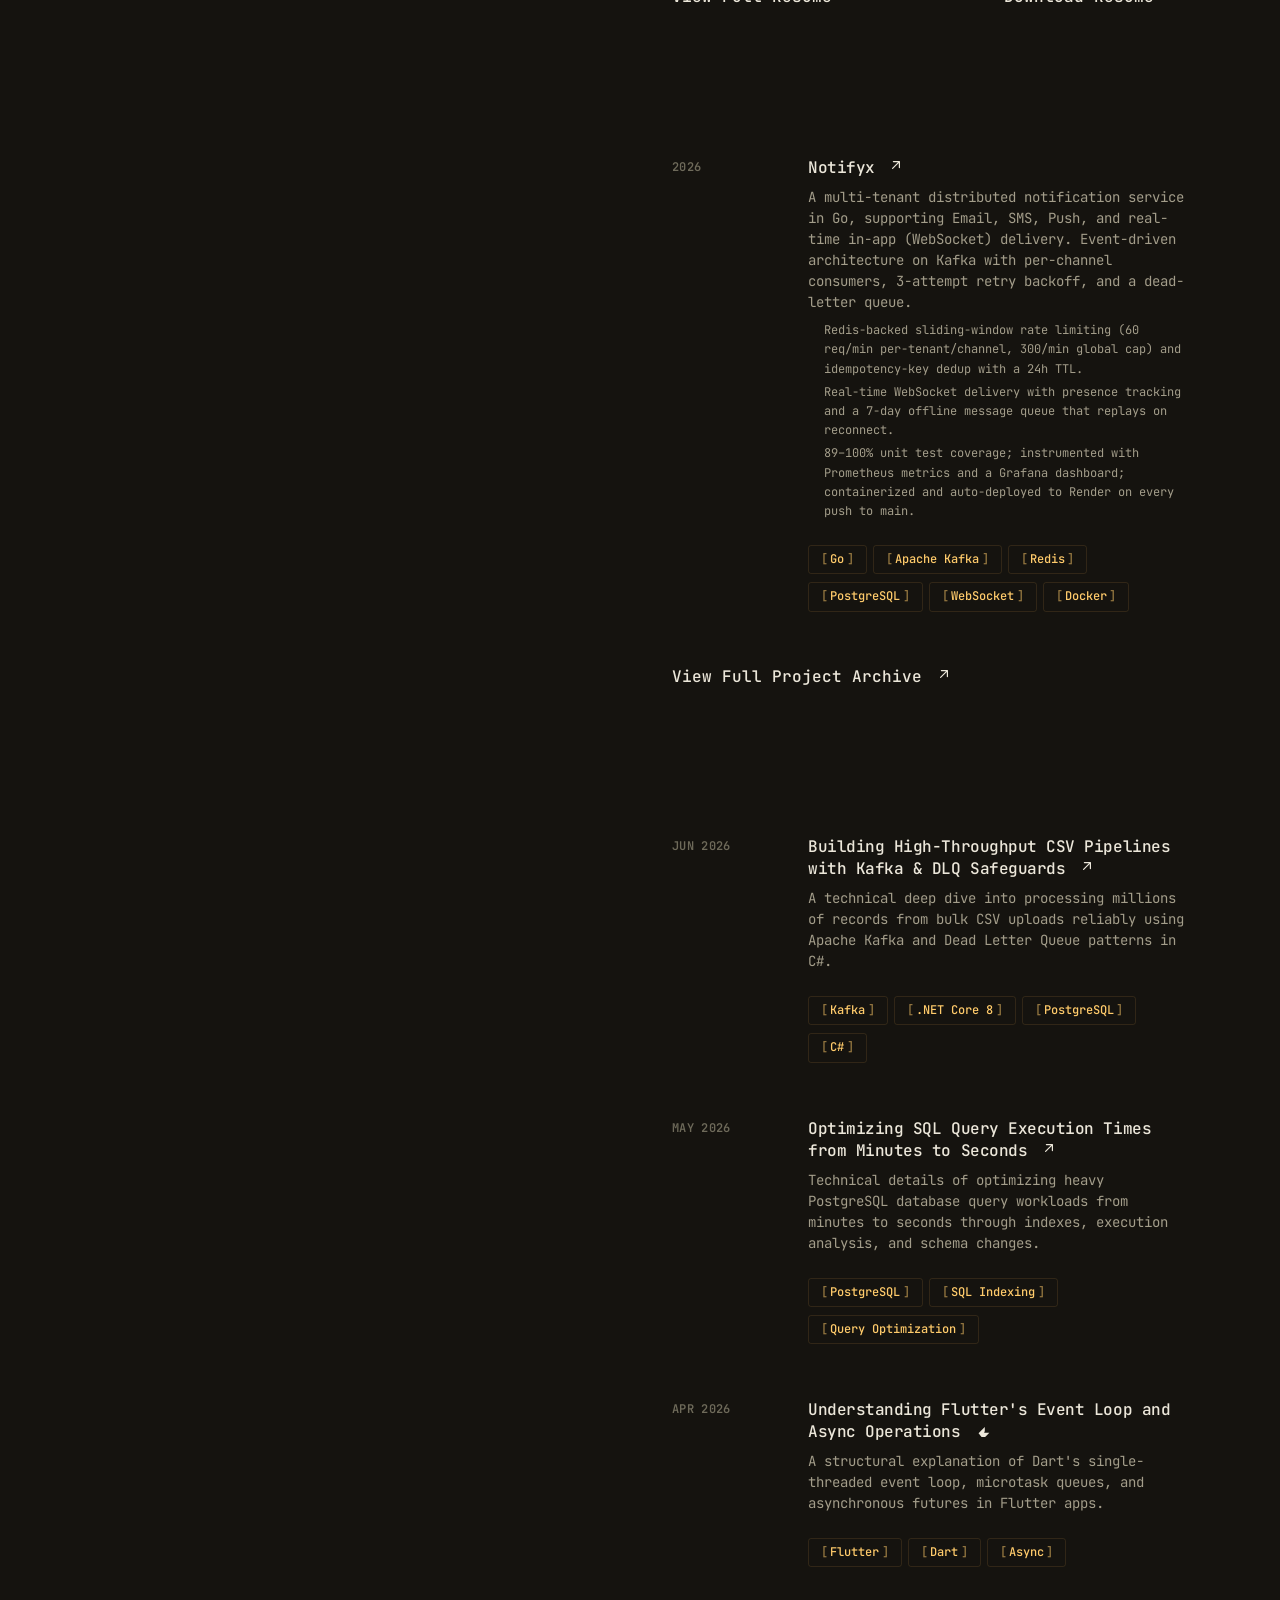
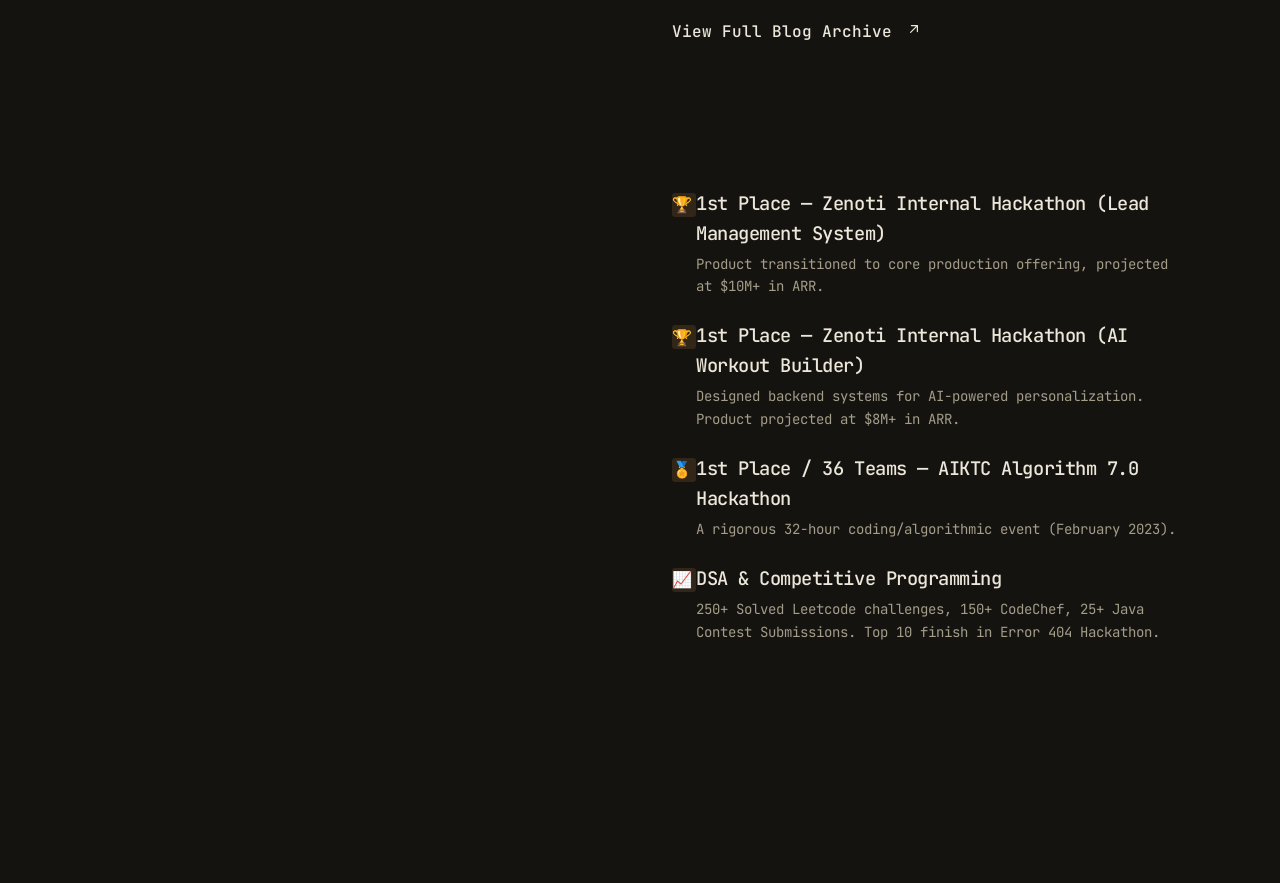
==== commit 5e9e0175: "Revamp portfolio content and unify blog theming Rewrote About section with business impact focus (10" ====
--- a/index.html
+++ b/index.html
@@ -8,16 +8,14 @@
   
   <!-- Open Graph / Facebook -->
   <meta property="og:type" content="website">
-  <meta property="og:url" content="file:///Users/rohitbagade/Rohit/AEF/Career/Projects/Portfolio/index.html">
+  <meta property="og:url" content="https://rohitbagade-portfolio.web.app/">
   <meta property="og:title" content="Rohit Bagade | Software Engineer">
-  <meta property="og:description" content="Portfolio of Rohit Bagade, a Software Engineer specializing in distributed systems, microservices, high-performance .NET/Java/Go backend architectures, and Flutter.">
-  <meta property="og:image" content="file:///Users/rohitbagade/.gemini/antigravity/brain/e822eb9d-3954-43d7-8532-df5fd481fc40/skillbridge_mockup_1781122751469.png">
+  <meta property="og:description" content="Software Engineer building distributed systems, fault-tolerant microservices, and high-performance backend architectures at Zenoti.">
 
   <!-- Twitter -->
-  <meta property="twitter:card" content="summary_large_image">
+  <meta property="twitter:card" content="summary">
   <meta property="twitter:title" content="Rohit Bagade | Software Engineer">
-  <meta property="twitter:description" content="Portfolio of Rohit Bagade, a Software Engineer specializing in distributed systems, microservices, high-performance .NET/Java/Go backend architectures, and Flutter.">
-  <meta property="twitter:image" content="file:///Users/rohitbagade/.gemini/antigravity/brain/e822eb9d-3954-43d7-8532-df5fd481fc40/skillbridge_mockup_1781122751469.png">
+  <meta property="twitter:description" content="Software Engineer building distributed systems, fault-tolerant microservices, and high-performance backend architectures at Zenoti.">
 
   <link rel="preconnect" href="https://fonts.googleapis.com">
   <link rel="preconnect" href="https://fonts.gstatic.com" crossorigin>
@@ -33,13 +31,13 @@
       <header class="lg:sticky lg:top-0 lg:flex lg:max-h-screen lg:flex-col lg:justify-between lg:py-24">
         <div>
           <h1 class="text-4xl font-bold tracking-tight text-slate-200 sm:text-5xl">
-            <a href="#">Rohit Bagade</a><span class="cursor" aria-hidden="true">_</span>
+            <a href="#">Rohit Bagade</a>
           </h1>
           <h2 class="mt-3 text-lg font-medium tracking-tight text-slate-200 sm:text-xl">
             <span class="prompt" aria-hidden="true">$ </span>Software Engineer at Zenoti
           </h2>
           <p class="mt-4 leading-normal">
-            Building robust distributed systems, highly available microservices, and high-performance backend systems.
+            Distributed systems. Fault-tolerant pipelines. Zero event loss.
           </p>
           
           <!-- Navigation (Scroll Spy) -->
@@ -63,11 +61,6 @@
               <li>
                 <a class="group flex items-center py-3" href="#blog">
                   <span class="nav-text text-xs font-bold uppercase tracking-widest text-slate-500 transition-all group-hover:text-slate-200 group-focus:text-slate-200">Blog</span>
-                </a>
-              </li>
-              <li>
-                <a class="group flex items-center py-3" href="#skills">
-                  <span class="nav-text text-xs font-bold uppercase tracking-widest text-slate-500 transition-all group-hover:text-slate-200 group-focus:text-slate-200">Skills</span>
                 </a>
               </li>
               <li>
@@ -116,19 +109,13 @@
             <h2 class="text-sm font-bold uppercase tracking-widest text-slate-200 lg:sr-only">About</h2>
           </div>
             <p class="mb-4">
-              My journey into software engineering started with a simple fascination: building things that people could interact with in real time. In the beginning, that meant crafting fluid interfaces with Flutter—focusing on animations, layout structures, and single-threaded event loops. I loved the visual feedback of making things look and feel smooth.
+              I build backend systems that hold up under real-world pressure. At <a href="https://www.zenoti.com/" class="font-medium text-slate-200 hover:text-teal-300 focus-visible:text-teal-300" target="_blank" rel="noreferrer noopener">Zenoti</a>, I architect distributed .NET microservices that onboarded 100+ businesses through bulk CSV pipelines, global Meta webhook routing across Kafka and Azure Service Bus, and event-driven integrations with Shopify, Google, and major accounting platforms. Two internal hackathon wins turned into production features projected at $18M+ in combined revenue.
             </p>
             <p class="mb-4">
-              But as I built more complex applications, I realized that the user experience is only as fast as the engine running behind it. A gorgeous UI doesn't mean much if the database query behind it times out. That curiosity led me to dive deep into backend architecture, moving from mobile layouts to the world of .NET, SQL Server, and distributed event streams.
-            </p>
-            <p class="mb-4">
-              Today, at <a href="https://www.zenoti.com/" class="font-medium text-slate-200 hover:text-teal-300 focus-visible:text-teal-300" target="_blank" rel="noreferrer noopener">Zenoti</a>, my day-to-day is about learning how systems handle real-world pressure. I've spent my time figuring out how to build microservices that don't fall over under load. I've learned that a query running in seconds on a local machine can easily drag down production for minutes if you don't understand execution plans and indexing. I've watched pipelines struggle with bulk data ingestion, which pushed me to design resilient, non-blocking Kafka streams with DLQ safeguards to keep the main pipeline moving.
-            </p>
-            <p class="mb-4">
-              For me, programming is less about selling solutions and more about solving puzzles. Whether it's optimization, collaborating with teams on system design, or turning hackathon ideas into actual product tools, I enjoy the quiet process of making complex systems a little more robust and a little more predictable.
+              My focus is on the hard problems: fault-tolerant event streaming with DLQ safeguards, query optimization that cut execution times from minutes to seconds, and concurrency control with Redis distributed locks. I write 500+ tests and review 40+ PRs a month to keep the systems I build reliable.
             </p>
             <p>
-              Outside of work, I built <a href="https://github.com/Roht5/Notifyx" class="font-medium text-slate-200 hover:text-teal-300 focus-visible:text-teal-300" target="_blank" rel="noreferrer noopener">Notifyx</a> — a multi-tenant notification service in Go — to get hands-on with Kafka consumer design, rate limiting, and idempotency outside the constraints of a single stack.
+              Outside work, I built <a href="https://github.com/Roht5/Notifyx" class="font-medium text-slate-200 hover:text-teal-300 focus-visible:text-teal-300" target="_blank" rel="noreferrer noopener">Notifyx</a> — a multi-tenant notification service in Go with Kafka consumers, sliding-window rate limiting, and WebSocket delivery — to push deeper into distributed system design.
             </p>
         </section>
 
@@ -158,7 +145,7 @@
                       Led end-to-end backend development of the <a href="https://www.zenoti.com/ai-workforce/lead-manager" class="relative z-30 font-medium text-slate-200 hover:text-teal-300 focus-visible:text-teal-300" target="_blank" rel="noreferrer noopener">Lead Management System</a> (wellness CRM) across distributed .NET 8 microservices (PostgreSQL) and a .NET 5 monolith (SQL Server). Integrations include Meta, Google, Shopify, and major accounting platforms. Won 1st place in internal hackathons for the LMS and an <a href="https://www.zenoti.com/ai-workforce/ai-workout-builder" class="relative z-30 font-medium text-slate-200 hover:text-teal-300 focus-visible:text-teal-300" target="_blank" rel="noreferrer noopener">AI Workout Builder</a> (combined internal estimates projected at $18M+ revenue).
                     </p>
                     <ul class="mt-2 list-disc pl-4 text-xs space-y-1 text-slate-400">
-                      <li>Engineered fault-tolerant bulk CSV pipeline processing ~1M records with deduplication and DLQ.</li>
+                      <li>Engineered fault-tolerant bulk CSV pipeline that onboarded 100+ businesses with deduplication and DLQ.</li>
                       <li>Optimized SQL Server queries, reducing execution from ~2-3 mins to ~5 seconds.</li>
                       <li>Architected a global Meta webhook routing service and async job suite across Kafka and Azure Service Bus, with MongoDB-backed state and DLQ guarantees for zero event loss.</li>
                       <li>Designed event-driven messaging patterns on Kafka with idempotent processing and Redis distributed locks for concurrency control.</li>
@@ -341,81 +328,6 @@
           </div>
         </section>
 
-        <!-- Skills Section -->
-        <section id="skills" class="mb-16 scroll-mt-16 md:mb-24 lg:mb-36 lg:scroll-mt-24" aria-label="Technical skills">
-          <div class="sticky top-0 z-20 -mx-6 mb-4 w-screen bg-slate-900/75 px-6 py-5 backdrop-blur md:-mx-12 md:px-12 lg:sr-only lg:relative lg:top-auto lg:mx-0 lg:w-auto lg:bg-transparent lg:p-0 lg:backdrop-blur-none">
-            <h2 class="text-sm font-bold uppercase tracking-widest text-slate-200 lg:sr-only">Skills</h2>
-          </div>
-          <div>
-            <div class="space-y-6">
-              <div>
-                <h3 class="text-slate-300 text-sm font-semibold mb-2 uppercase tracking-wider">Languages</h3>
-                <div class="flex flex-wrap gap-2">
-                  <span class="rounded bg-slate-800 px-3 py-1 text-xs text-slate-300">Java</span>
-                  <span class="rounded bg-slate-800 px-3 py-1 text-xs text-slate-300">Go</span>
-                  <span class="rounded bg-slate-800 px-3 py-1 text-xs text-slate-300">C#</span>
-                  <span class="rounded bg-slate-800 px-3 py-1 text-xs text-slate-300">.NET</span>
-                  <span class="rounded bg-slate-800 px-3 py-1 text-xs text-slate-300">SQL</span>
-                  <span class="rounded bg-slate-800 px-3 py-1 text-xs text-slate-300">JavaScript</span>
-                  <span class="rounded bg-slate-800 px-3 py-1 text-xs text-slate-300">Dart</span>
-                </div>
-              </div>
-
-              <div>
-                <h3 class="text-slate-300 text-sm font-semibold mb-2 uppercase tracking-wider">Frameworks & Architectures</h3>
-                <div class="flex flex-wrap gap-2">
-                  <span class="rounded bg-slate-800 px-3 py-1 text-xs text-slate-300">ASP.NET Core 8</span>
-                  <span class="rounded bg-slate-800 px-3 py-1 text-xs text-slate-300">REST APIs</span>
-                  <span class="rounded bg-slate-800 px-3 py-1 text-xs text-slate-300">Microservices</span>
-                  <span class="rounded bg-slate-800 px-3 py-1 text-xs text-slate-300">Event-driven Architecture</span>
-                  <span class="rounded bg-slate-800 px-3 py-1 text-xs text-slate-300">WebSocket</span>
-                  <span class="rounded bg-slate-800 px-3 py-1 text-xs text-slate-300">Flutter & Flutter Web</span>
-                </div>
-              </div>
-
-              <div>
-                <h3 class="text-slate-300 text-sm font-semibold mb-2 uppercase tracking-wider">Databases & Messaging</h3>
-                <div class="flex flex-wrap gap-2">
-                  <span class="rounded bg-slate-800 px-3 py-1 text-xs text-slate-300">PostgreSQL</span>
-                  <span class="rounded bg-slate-800 px-3 py-1 text-xs text-slate-300">SQL Server</span>
-                  <span class="rounded bg-slate-800 px-3 py-1 text-xs text-slate-300">MongoDB</span>
-                  <span class="rounded bg-slate-800 px-3 py-1 text-xs text-slate-300">Redis</span>
-                  <span class="rounded bg-slate-800 px-3 py-1 text-xs text-slate-300">Apache Kafka</span>
-                </div>
-              </div>
-
-              <div>
-                <h3 class="text-slate-300 text-sm font-semibold mb-2 uppercase tracking-wider">Concepts</h3>
-                <div class="flex flex-wrap gap-2">
-                  <span class="rounded bg-slate-800 px-3 py-1 text-xs text-slate-300">Distributed Systems</span>
-                  <span class="rounded bg-slate-800 px-3 py-1 text-xs text-slate-300">High Availability</span>
-                  <span class="rounded bg-slate-800 px-3 py-1 text-xs text-slate-300">Concurrency Control</span>
-                  <span class="rounded bg-slate-800 px-3 py-1 text-xs text-slate-300">Fault Tolerance</span>
-                  <span class="rounded bg-slate-800 px-3 py-1 text-xs text-slate-300">Database Optimization</span>
-                  <span class="rounded bg-slate-800 px-3 py-1 text-xs text-slate-300">System Design</span>
-                  <span class="rounded bg-slate-800 px-3 py-1 text-xs text-slate-300">CI/CD & Observability</span>
-                </div>
-              </div>
-
-              <div>
-                <h3 class="text-slate-300 text-sm font-semibold mb-2 uppercase tracking-wider">Tools & Platforms</h3>
-                <div class="flex flex-wrap gap-2">
-                  <span class="rounded bg-slate-800 px-3 py-1 text-xs text-slate-300">Git & GitHub</span>
-                  <span class="rounded bg-slate-800 px-3 py-1 text-xs text-slate-300">Docker</span>
-                  <span class="rounded bg-slate-800 px-3 py-1 text-xs text-slate-300">Kubernetes</span>
-                  <span class="rounded bg-slate-800 px-3 py-1 text-xs text-slate-300">AWS</span>
-                  <span class="rounded bg-slate-800 px-3 py-1 text-xs text-slate-300">Azure</span>
-                  <span class="rounded bg-slate-800 px-3 py-1 text-xs text-slate-300">GCP</span>
-                  <span class="rounded bg-slate-800 px-3 py-1 text-xs text-slate-300">Render</span>
-                  <span class="rounded bg-slate-800 px-3 py-1 text-xs text-slate-300">New Relic</span>
-                  <span class="rounded bg-slate-800 px-3 py-1 text-xs text-slate-300">Prometheus</span>
-                  <span class="rounded bg-slate-800 px-3 py-1 text-xs text-slate-300">Grafana</span>
-                </div>
-              </div>
-            </div>
-          </div>
-        </section>
-
         <!-- Achievements Section -->
         <section id="achievements" class="mb-16 scroll-mt-16 md:mb-24 lg:mb-36 lg:scroll-mt-24" aria-label="Achievements and recognitions">
           <div class="sticky top-0 z-20 -mx-6 mb-4 w-screen bg-slate-900/75 px-6 py-5 backdrop-blur md:-mx-12 md:px-12 lg:sr-only lg:relative lg:top-auto lg:mx-0 lg:w-auto lg:bg-transparent lg:p-0 lg:backdrop-blur-none">
